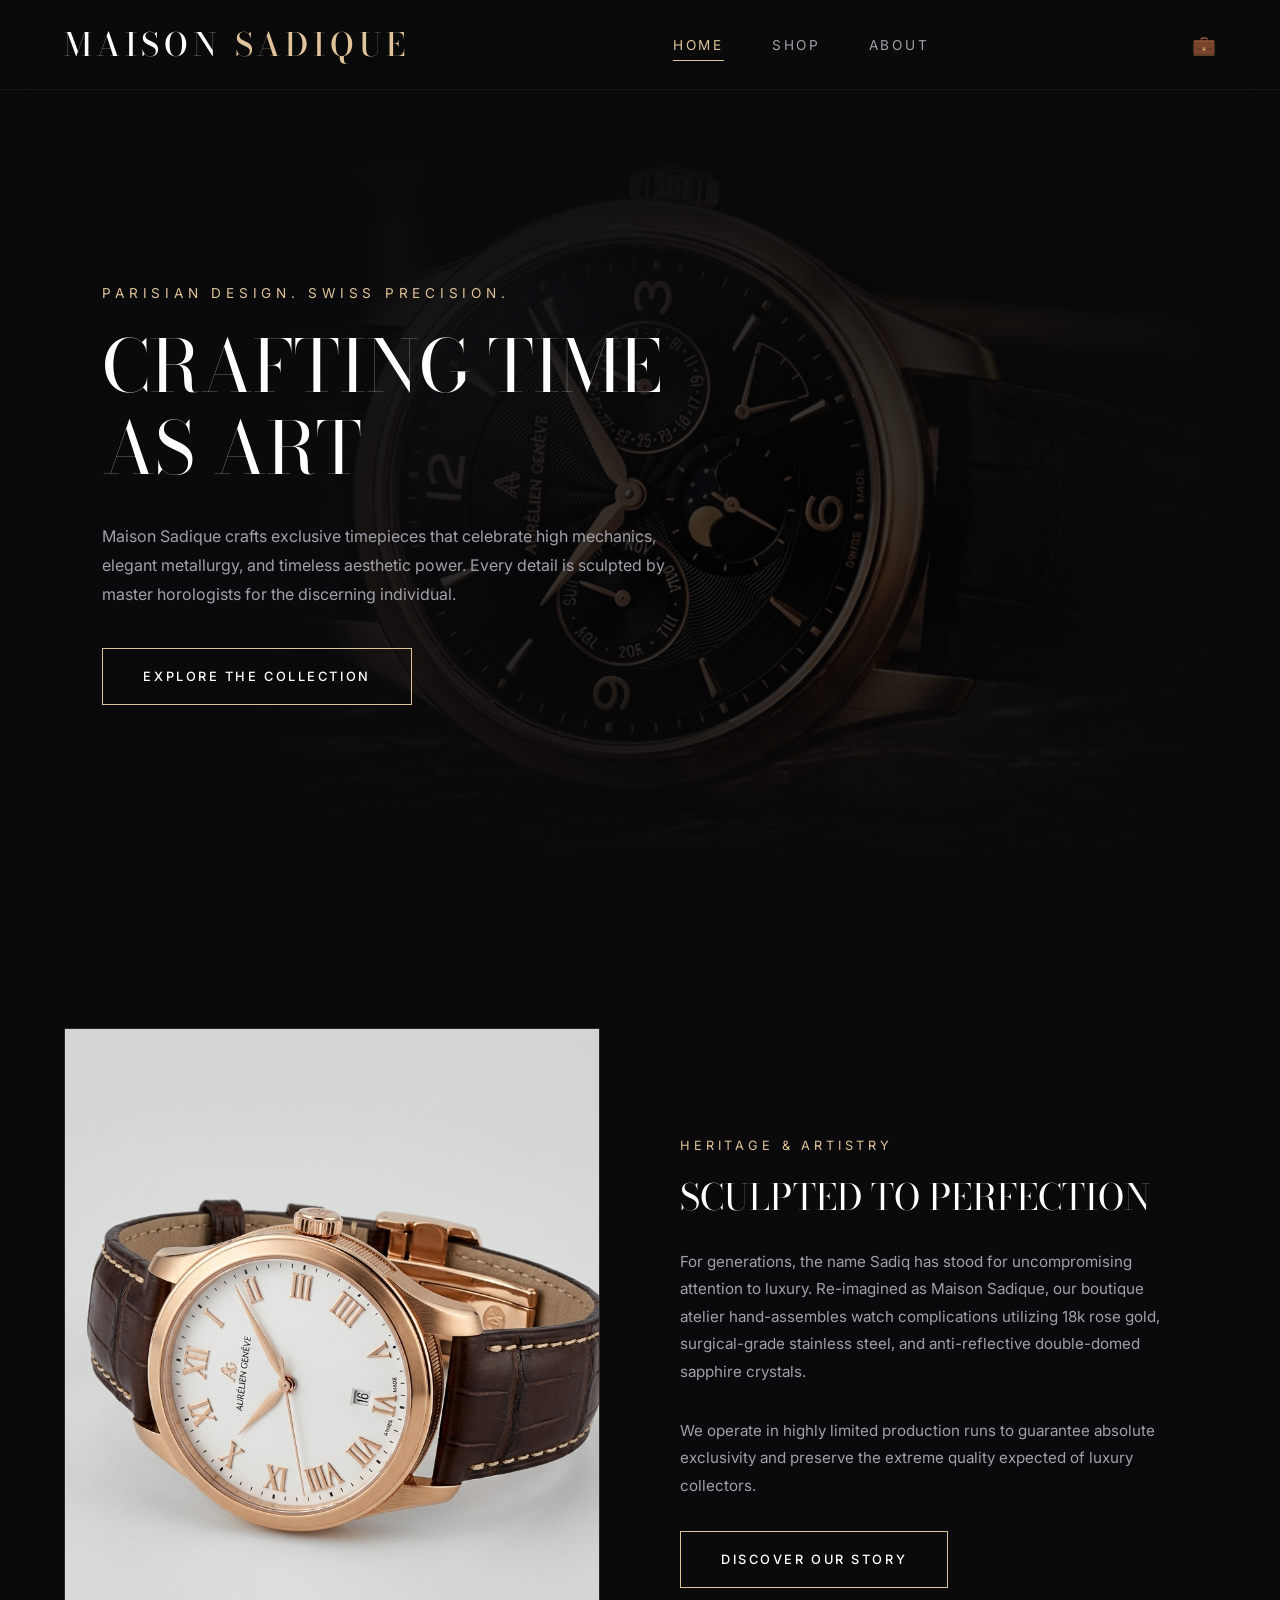
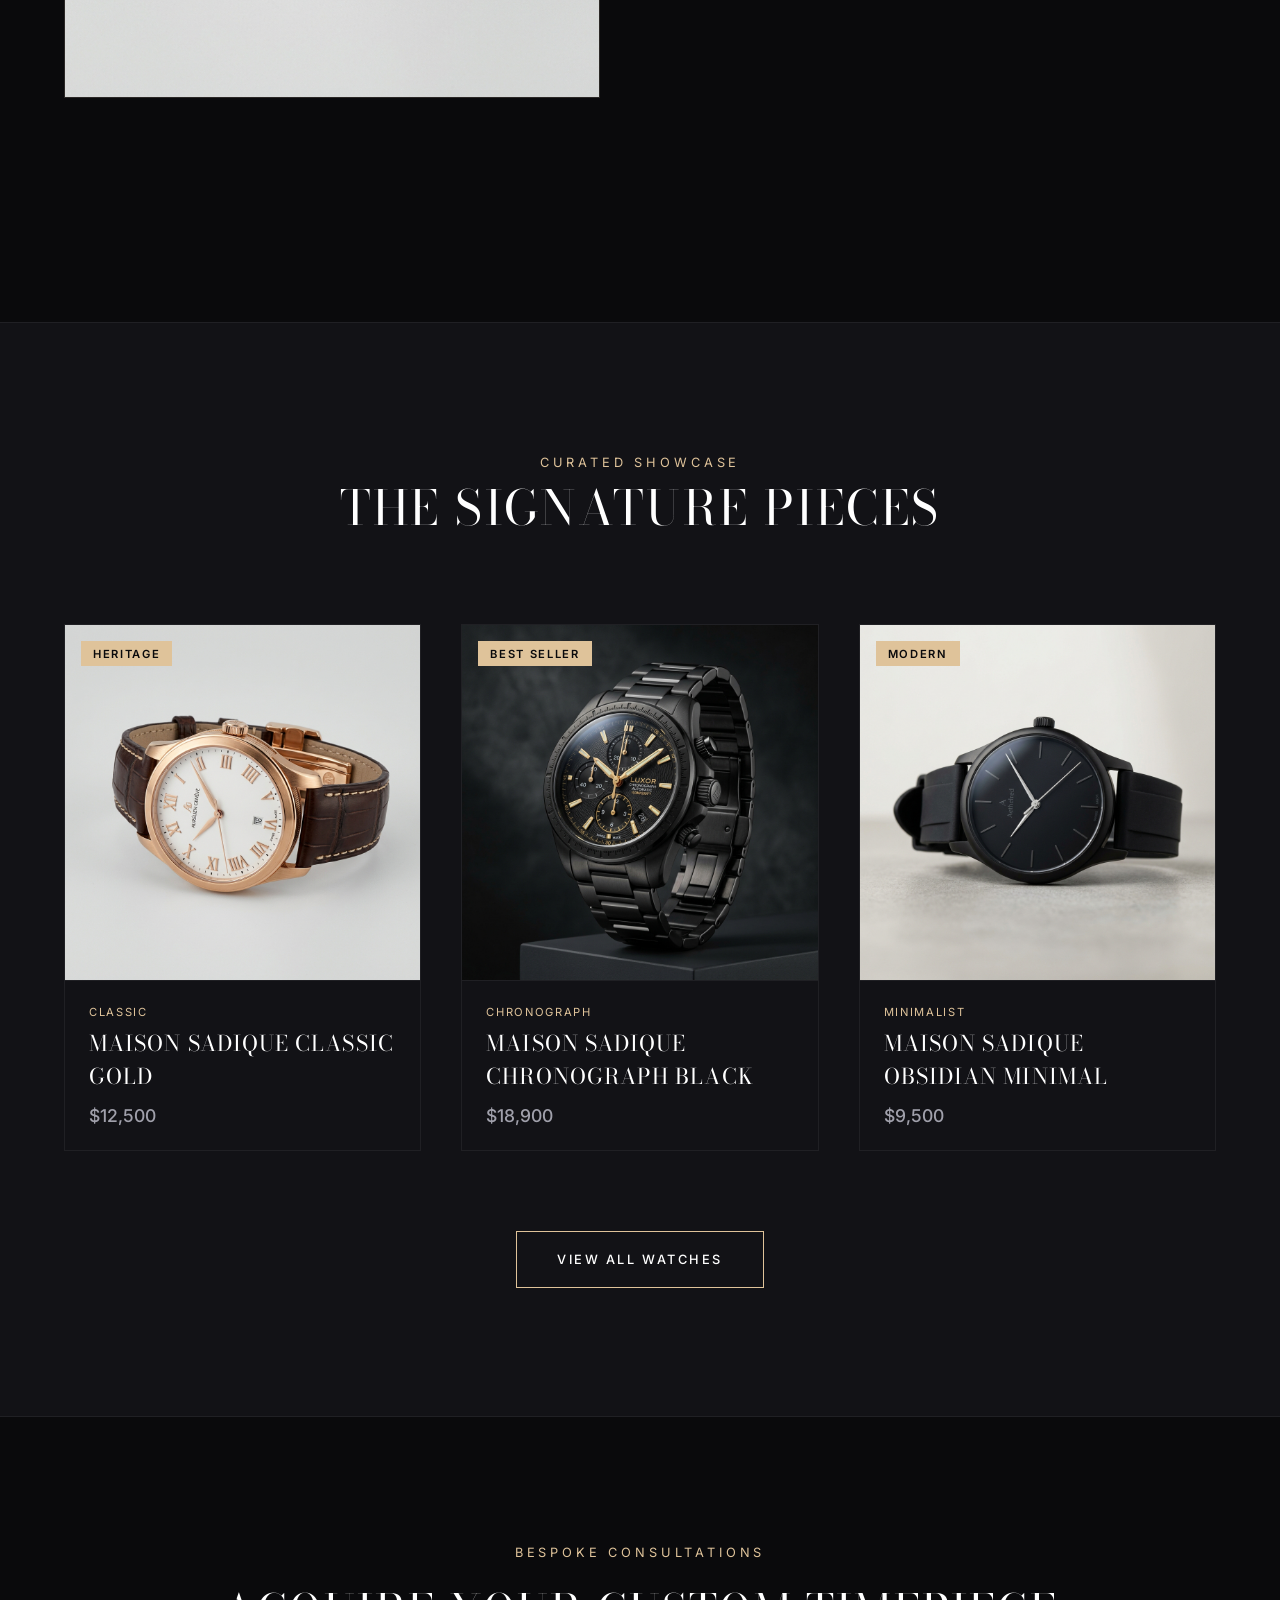
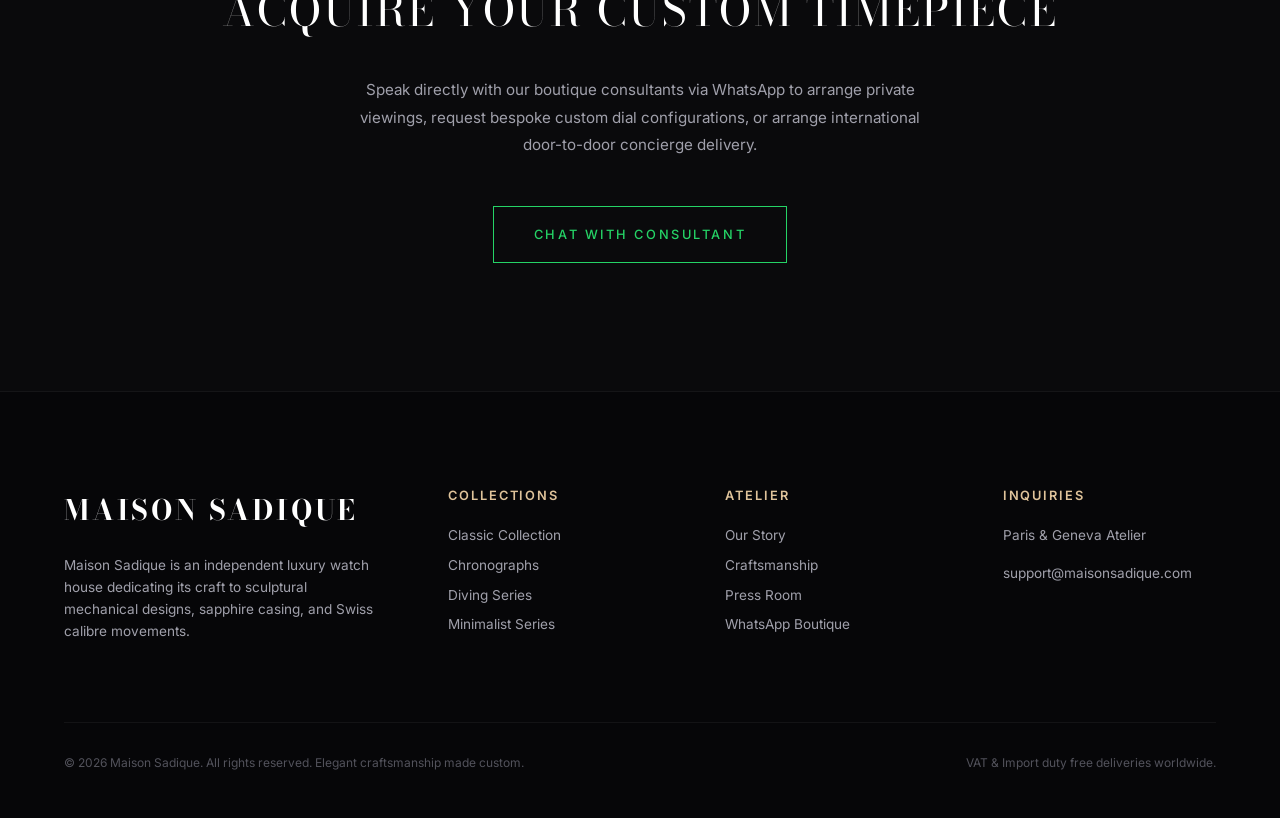
==== index.html @ cb0aa597 "first commit" ====
<!DOCTYPE html>
<html lang="en">
<head>
  <meta charset="UTF-8">
  <meta name="viewport" content="width=device-width, initial-scale=1.0">
  <meta name="description" content="Maison Sadique - Exquisite Swiss watchmaking and luxury timepieces. Explore our collections of hand-crafted chronographs and classic dress watches.">
  <title>Maison Sadique | Haute Horlogerie & Luxury Timepieces</title>
  <link rel="stylesheet" href="styles.css">
</head>
<body>

  <!-- Premium Header -->
  <header>
    <a href="index.html" class="logo">Maison <span>Sadique</span></a>
    <nav>
      <a href="index.html" class="active">Home</a>
      <a href="shop.html">Shop</a>
      <a href="about.html">About</a>
    </nav>
    <div class="nav-actions">
      <a href="cart.html" class="cart-icon" aria-label="View Shopping Cart">
        &#128188; <!-- Cart suitcase icon -->
        <span class="cart-badge" style="display: none;">0</span>
      </a>
    </div>
  </header>

  <main>
    <!-- Cinematic Hero Section -->
    <section class="hero">
      <div class="hero-background">
        <img src="assets/hero.png" alt="Maison Sadique luxury watch on dark marble slab">
      </div>
      <div class="hero-content">
        <span class="hero-tagline">Parisian Design. Swiss Precision.</span>
        <h1 class="hero-title">Crafting Time <br>As Art</h1>
        <p class="hero-description">
          Maison Sadique crafts exclusive timepieces that celebrate high mechanics, elegant metallurgy, and timeless aesthetic power. Every detail is sculpted by master horologists for the discerning individual.
        </p>
        <a href="shop.html" class="btn-premium">Explore The Collection</a>
      </div>
    </section>

    <!-- Heritage & Craftsmanship Split Section -->
    <section class="section">
      <div class="showcase-row">
        <div class="showcase-image">
          <img src="assets/classic-gold.png" alt="Maison Sadique Classic Gold close-up detail" loading="lazy">
        </div>
        <div class="showcase-content">
          <span class="section-subtitle">Heritage & Artistry</span>
          <h2 class="showcase-title">Sculpted to Perfection</h2>
          <p class="showcase-text">
            For generations, the name Sadiq has stood for uncompromising attention to luxury. Re-imagined as Maison Sadique, our boutique atelier hand-assembles watch complications utilizing 18k rose gold, surgical-grade stainless steel, and anti-reflective double-domed sapphire crystals. 
          </p>
          <p class="showcase-text">
            We operate in highly limited production runs to guarantee absolute exclusivity and preserve the extreme quality expected of luxury collectors.
          </p>
          <a href="about.html" class="btn-premium">Discover Our Story</a>
        </div>
      </div>
    </section>

    <!-- Dynamic Featured Collection Section -->
    <section class="section" style="background-color: var(--bg-secondary); border-top: 1px solid var(--border-color-muted); border-bottom: 1px solid var(--border-color-muted); max-width: 100%;">
      <div style="max-width: var(--max-width); margin: 0 auto;">
        <div class="section-header">
          <span class="section-subtitle">Curated Showcase</span>
          <h2 class="section-title">The Signature Pieces</h2>
        </div>
        
        <!-- Target container for app.js dynamic rendering -->
        <div class="products-grid" id="featured-products-grid">
          <!-- Featured items injected dynamically -->
        </div>
        
        <div style="text-align: center; margin-top: 5rem;">
          <a href="shop.html" class="btn-premium">View All Watches</a>
        </div>
      </div>
    </section>

    <!-- Final CTA Banner -->
    <section class="section" style="text-align: center;">
      <span class="section-subtitle" style="display: block; margin-bottom: 1rem;">Bespoke Consultations</span>
      <h2 class="section-title" style="margin-bottom: 2rem; font-family: var(--font-serif); font-size: 2.75rem;">Acquire Your Custom Timepiece</h2>
      <p style="color: var(--text-secondary); max-width: 600px; margin: 0 auto 3rem auto; line-height: 1.8; font-size: 0.95rem;">
        Speak directly with our boutique consultants via WhatsApp to arrange private viewings, request bespoke custom dial configurations, or arrange international door-to-door concierge delivery.
      </p>
      <a href="https://wa.me/447123456789?text=Hello%20Maison%20Sadique%2C%20I%20would%20like%20to%20inquire%20about%20arranging%20a%20private%20consultation%20for%20a%20watch%20order." target="_blank" class="btn-premium" style="border-color: #25d366; color: #25d366;">
        Chat With Consultant
      </a>
    </section>
  </main>

  <!-- Premium Footer -->
  <footer>
    <div class="footer-content">
      <div class="footer-info">
        <h3 class="footer-logo">Maison <span>Sadique</span></h3>
        <p class="footer-desc">
          Maison Sadique is an independent luxury watch house dedicating its craft to sculptural mechanical designs, sapphire casing, and Swiss calibre movements.
        </p>
      </div>
      <div class="footer-links-group">
        <h4 class="footer-links-title">Collections</h4>
        <div class="footer-links">
          <a href="shop.html">Classic Collection</a>
          <a href="shop.html">Chronographs</a>
          <a href="shop.html">Diving Series</a>
          <a href="shop.html">Minimalist Series</a>
        </div>
      </div>
      <div class="footer-links-group">
        <h4 class="footer-links-title">Atelier</h4>
        <div class="footer-links">
          <a href="about.html">Our Story</a>
          <a href="about.html">Craftsmanship</a>
          <a href="index.html">Press Room</a>
          <a href="https://wa.me/447123456789" target="_blank">WhatsApp Boutique</a>
        </div>
      </div>
      <div class="footer-links-group">
        <h4 class="footer-links-title">Inquiries</h4>
        <div class="footer-links">
          <span style="color: var(--text-secondary); display: block; margin-bottom: 0.5rem;">Paris & Geneva Atelier</span>
          <span style="color: var(--text-secondary); display: block;">support@maisonsadique.com</span>
        </div>
      </div>
    </div>
    
    <div class="footer-bottom">
      <p>&copy; 2026 Maison Sadique. All rights reserved. Elegant craftsmanship made custom.</p>
      <p>VAT & Import duty free deliveries worldwide.</p>
    </div>
  </footer>

  <script src="app.js"></script>
</body>
</html>
---- styles.css ----
@import url('https://fonts.googleapis.com/css2?family=Bodoni+Moda:ital,opsz,wght@0,6..96,400..900;1,6..96,400..900&family=Inter:wght@300;400;500;600;700&display=swap');

:root {
  /* Color System */
  --bg-primary: #0a0a0c;        /* Obsidian Black */
  --bg-secondary: #121216;      /* Dark Carbon */
  --bg-tertiary: #191921;       /* Deep Slate */
  
  --text-primary: #ffffff;      /* Pure White */
  --text-secondary: #a0a0ab;    /* Muted Zinc */
  --text-tertiary: #52525b;     /* Slate Grey */
  
  --accent-gold: #dfc39a;       /* Champagne/Rose Gold */
  --accent-gold-hover: #ebd5b7; /* Bright Champagne */
  --accent-gold-muted: rgba(223, 195, 154, 0.3);
  
  --border-color: rgba(223, 195, 154, 0.12);    /* Subtle Gold Border */
  --border-color-muted: rgba(255, 255, 255, 0.06); /* Very Muted Border */
  --shadow-premium: 0 20px 40px rgba(0, 0, 0, 0.6);
  
  /* Typography */
  --font-serif: 'Bodoni Moda', serif;
  --font-sans: 'Inter', sans-serif;
  
  /* Layout & Spacing */
  --max-width: 1400px;
  --header-height: 90px;
  
  /* Transitions */
  --transition-smooth: all 0.5s cubic-bezier(0.16, 1, 0.3, 1);
  --transition-fast: all 0.2s cubic-bezier(0.4, 0, 0.2, 1);
}

/* Base Resets */
*, *::before, *::after {
  box-sizing: border-box;
  margin: 0;
  padding: 0;
}

html {
  scroll-behavior: smooth;
  background-color: var(--bg-primary);
  color: var(--text-primary);
  font-family: var(--font-sans);
  -webkit-font-smoothing: antialiased;
  -moz-osx-font-smoothing: grayscale;
}

body {
  min-height: 100vh;
  display: flex;
  flex-direction: column;
  overflow-x: hidden;
}

/* Custom Scrollbar */
::-webkit-scrollbar {
  width: 6px;
  height: 6px;
}
::-webkit-scrollbar-track {
  background: var(--bg-primary);
}
::-webkit-scrollbar-thumb {
  background: var(--bg-tertiary);
  border-radius: 3px;
}
::-webkit-scrollbar-thumb:hover {
  background: var(--accent-gold);
}

/* Text Selection */
::selection {
  background: var(--accent-gold);
  color: var(--bg-primary);
}

/* Link Resets */
a {
  color: inherit;
  text-decoration: none;
  transition: var(--transition-fast);
}

button {
  background: none;
  border: none;
  cursor: pointer;
  font-family: inherit;
  color: inherit;
}

/* View Transitions Setup */
@view-transition {
  navigation: auto;
}

/* Header & Nav */
header {
  position: fixed;
  top: 0;
  left: 0;
  width: 100%;
  height: var(--header-height);
  z-index: 100;
  display: flex;
  align-items: center;
  justify-content: space-between;
  padding: 0 4rem;
  background: rgba(10, 10, 12, 0.7);
  backdrop-filter: blur(20px);
  -webkit-backdrop-filter: blur(20px);
  border-bottom: 1px solid var(--border-color-muted);
  transition: var(--transition-smooth);
  view-transition-name: main-header;
}

header.shrink {
  height: 70px;
  background: rgba(10, 10, 12, 0.9);
}

.logo {
  font-family: var(--font-serif);
  font-size: 2rem;
  font-weight: 500;
  letter-spacing: 0.15em;
  color: var(--text-primary);
  text-transform: uppercase;
  view-transition-name: brand-logo;
}

.logo span {
  color: var(--accent-gold);
}

nav {
  display: flex;
  gap: 3rem;
  align-items: center;
  view-transition-name: main-nav;
}

nav a {
  font-size: 0.85rem;
  text-transform: uppercase;
  letter-spacing: 0.2em;
  font-weight: 400;
  color: var(--text-secondary);
  position: relative;
  padding: 0.5rem 0;
}

nav a:hover, nav a.active {
  color: var(--accent-gold);
}

nav a::after {
  content: '';
  position: absolute;
  bottom: 0;
  left: 0;
  width: 0;
  height: 1px;
  background: var(--accent-gold);
  transition: var(--transition-smooth);
}

nav a:hover::after, nav a.active::after {
  width: 100%;
}

.nav-actions {
  display: flex;
  align-items: center;
  gap: 2rem;
  view-transition-name: nav-actions;
}

.cart-icon {
  position: relative;
  display: flex;
  align-items: center;
  justify-content: center;
  font-size: 1.2rem;
  color: var(--text-primary);
  transition: var(--transition-fast);
}

.cart-icon:hover {
  color: var(--accent-gold);
}

.cart-badge {
  position: absolute;
  top: -8px;
  right: -10px;
  background: var(--accent-gold);
  color: var(--bg-primary);
  font-size: 0.65rem;
  font-weight: 700;
  width: 16px;
  height: 16px;
  border-radius: 50%;
  display: flex;
  align-items: center;
  justify-content: center;
  animation: pop 0.3s cubic-bezier(0.175, 0.885, 0.32, 1.275);
}

@keyframes pop {
  0% { transform: scale(0.5); opacity: 0; }
  100% { transform: scale(1); opacity: 1; }
}

/* Layout Wrapper */
main {
  flex: 1;
  padding-top: var(--header-height);
}

/* Hero Section */
.hero {
  position: relative;
  height: calc(100vh - var(--header-height));
  display: flex;
  align-items: center;
  justify-content: flex-start;
  padding: 0 8%;
  overflow: hidden;
  background-color: #030304;
}

.hero-background {
  position: absolute;
  top: 0;
  left: 0;
  width: 100%;
  height: 100%;
  z-index: 1;
}

.hero-background img {
  width: 100%;
  height: 100%;
  object-fit: cover;
  opacity: 0.55;
  filter: brightness(0.65) contrast(1.1);
  transform: scale(1.05);
  animation: slowZoom 20s infinite alternate;
}

@keyframes slowZoom {
  0% { transform: scale(1); }
  100% { transform: scale(1.08); }
}

.hero-background::after {
  content: '';
  position: absolute;
  top: 0;
  left: 0;
  width: 100%;
  height: 100%;
  background: linear-gradient(90deg, var(--bg-primary) 20%, transparent 60%, var(--bg-primary) 95%),
              linear-gradient(0deg, var(--bg-primary) 5%, transparent 40%, var(--bg-primary) 95%);
  z-index: 2;
}

.hero-content {
  position: relative;
  z-index: 3;
  max-width: 600px;
  display: flex;
  flex-direction: column;
  align-items: flex-start;
}

.hero-tagline {
  font-size: 0.85rem;
  letter-spacing: 0.35em;
  text-transform: uppercase;
  color: var(--accent-gold);
  margin-bottom: 1.5rem;
  opacity: 0;
  transform: translateY(20px);
  animation: fadeInUp 1s forwards 0.2s;
}

.hero-title {
  font-family: var(--font-serif);
  font-size: 4.5rem;
  font-weight: 300;
  line-height: 1.15;
  margin-bottom: 2rem;
  text-transform: uppercase;
  opacity: 0;
  transform: translateY(20px);
  animation: fadeInUp 1s forwards 0.5s;
}

.hero-description {
  font-size: 1rem;
  color: var(--text-secondary);
  line-height: 1.8;
  margin-bottom: 2.5rem;
  opacity: 0;
  transform: translateY(20px);
  animation: fadeInUp 1s forwards 0.8s;
}

.btn-premium {
  display: inline-flex;
  align-items: center;
  justify-content: center;
  padding: 1.25rem 2.5rem;
  border: 1px solid var(--accent-gold);
  color: var(--text-primary);
  font-size: 0.8rem;
  text-transform: uppercase;
  letter-spacing: 0.2em;
  font-weight: 500;
  overflow: hidden;
  position: relative;
  z-index: 1;
  transition: var(--transition-smooth);
  opacity: 0;
  transform: translateY(20px);
  animation: fadeInUp 1s forwards 1.1s;
}

.btn-premium::before {
  content: '';
  position: absolute;
  top: 0;
  left: 0;
  width: 0;
  height: 100%;
  background: var(--accent-gold);
  z-index: -1;
  transition: var(--transition-smooth);
}

.btn-premium:hover {
  color: var(--bg-primary);
  border-color: var(--accent-gold);
}

.btn-premium:hover::before {
  width: 100%;
}

@keyframes fadeInUp {
  to {
    opacity: 1;
    transform: translateY(0);
  }
}

/* Feature Sections / Grid layout */
.section {
  padding: 8rem 4rem;
  max-width: var(--max-width);
  margin: 0 auto;
}

.section-header {
  text-align: center;
  margin-bottom: 5rem;
}

.section-subtitle {
  font-size: 0.8rem;
  text-transform: uppercase;
  letter-spacing: 0.3em;
  color: var(--accent-gold);
  margin-bottom: 1rem;
}

.section-title {
  font-family: var(--font-serif);
  font-size: 3rem;
  font-weight: 350;
  text-transform: uppercase;
  letter-spacing: 0.05em;
}

/* Split Showcase Row */
.showcase-row {
  display: grid;
  grid-template-columns: 1fr 1fr;
  gap: 5rem;
  align-items: center;
  margin-bottom: 6rem;
}

.showcase-image {
  position: relative;
  border: 1px solid var(--border-color);
  overflow: hidden;
  aspect-ratio: 4/5;
  background: var(--bg-secondary);
}

.showcase-image img {
  width: 100%;
  height: 100%;
  object-fit: cover;
  transition: var(--transition-smooth);
}

.showcase-image:hover img {
  transform: scale(1.05);
}

.showcase-content {
  display: flex;
  flex-direction: column;
  align-items: flex-start;
  padding-right: 2rem;
}

.showcase-title {
  font-family: var(--font-serif);
  font-size: 2.25rem;
  font-weight: 400;
  margin-bottom: 1.5rem;
  text-transform: uppercase;
}

.showcase-text {
  font-size: 0.95rem;
  color: var(--text-secondary);
  line-height: 1.8;
  margin-bottom: 2rem;
}

/* Featured Products Slider / Grid */
.products-grid {
  display: grid;
  grid-template-columns: repeat(auto-fill, minmax(280px, 1fr));
  gap: 2.5rem;
}

.product-card {
  background: var(--bg-secondary);
  border: 1px solid var(--border-color-muted);
  overflow: hidden;
  display: flex;
  flex-direction: column;
  transition: var(--transition-smooth);
  position: relative;
  view-transition-name: inherit; /* Dynamic value injected or fallback */
}

.product-card:hover {
  border-color: var(--accent-gold);
  transform: translateY(-8px);
  box-shadow: var(--shadow-premium);
}

.product-image-container {
  width: 100%;
  aspect-ratio: 1;
  overflow: hidden;
  background: #15151b;
  position: relative;
}

.product-image-container img {
  width: 100%;
  height: 100%;
  object-fit: cover;
  transition: var(--transition-smooth);
}

.product-card:hover .product-image-container img {
  transform: scale(1.04);
}

.product-badge {
  position: absolute;
  top: 1rem;
  left: 1rem;
  background: var(--accent-gold);
  color: var(--bg-primary);
  font-size: 0.7rem;
  text-transform: uppercase;
  letter-spacing: 0.15em;
  font-weight: 600;
  padding: 0.35rem 0.75rem;
}

.product-quick-add {
  position: absolute;
  bottom: 0;
  left: 0;
  width: 100%;
  background: rgba(10, 10, 12, 0.9);
  backdrop-filter: blur(8px);
  border-top: 1px solid var(--border-color);
  padding: 1rem;
  display: flex;
  justify-content: center;
  transform: translateY(100%);
  transition: var(--transition-smooth);
}

.product-card:hover .product-quick-add {
  transform: translateY(0);
}

.btn-quick {
  font-size: 0.75rem;
  text-transform: uppercase;
  letter-spacing: 0.15em;
  color: var(--accent-gold);
  font-weight: 600;
}

.btn-quick:hover {
  color: var(--text-primary);
}

.product-info {
  padding: 1.5rem;
  display: flex;
  flex-direction: column;
  flex: 1;
  border-top: 1px solid var(--border-color-muted);
}

.product-category {
  font-size: 0.7rem;
  text-transform: uppercase;
  letter-spacing: 0.15em;
  color: var(--accent-gold);
  margin-bottom: 0.5rem;
}

.product-name {
  font-family: var(--font-serif);
  font-size: 1.35rem;
  font-weight: 400;
  margin-bottom: 0.75rem;
  text-transform: uppercase;
  color: var(--text-primary);
  letter-spacing: 0.05em;
}

.product-price {
  font-size: 1.1rem;
  font-weight: 500;
  color: var(--text-secondary);
}

/* Shop Layout with Sidebar */
.shop-container {
  display: grid;
  grid-template-columns: 260px 1fr;
  gap: 3.5rem;
  padding: 4rem;
  max-width: var(--max-width);
  margin: 0 auto;
}

.filters-sidebar {
  display: flex;
  flex-direction: column;
  gap: 2.5rem;
}

.filter-group {
  border-bottom: 1px solid var(--border-color-muted);
  padding-bottom: 2rem;
}

.filter-title {
  font-size: 0.8rem;
  text-transform: uppercase;
  letter-spacing: 0.15em;
  color: var(--accent-gold);
  margin-bottom: 1.25rem;
  font-weight: 600;
}

.filter-options {
  display: flex;
  flex-direction: column;
  gap: 0.85rem;
}

.filter-checkbox {
  display: flex;
  align-items: center;
  gap: 0.75rem;
  cursor: pointer;
  font-size: 0.85rem;
  color: var(--text-secondary);
  transition: var(--transition-fast);
}

.filter-checkbox:hover {
  color: var(--text-primary);
}

.filter-checkbox input[type="checkbox"] {
  appearance: none;
  width: 16px;
  height: 16px;
  border: 1px solid var(--text-tertiary);
  background: var(--bg-secondary);
  cursor: pointer;
  position: relative;
  transition: var(--transition-fast);
}

.filter-checkbox input[type="checkbox"]:checked {
  background: var(--accent-gold);
  border-color: var(--accent-gold);
}

.filter-checkbox input[type="checkbox"]:checked::after {
  content: '\2713';
  position: absolute;
  top: 50%;
  left: 50%;
  transform: translate(-50%, -50%);
  color: var(--bg-primary);
  font-size: 10px;
  font-weight: bold;
}

.shop-controls {
  display: flex;
  justify-content: space-between;
  align-items: center;
  margin-bottom: 2.5rem;
}

.results-count {
  font-size: 0.85rem;
  color: var(--text-secondary);
}

.sort-select {
  background: var(--bg-secondary);
  border: 1px solid var(--border-color-muted);
  color: var(--text-primary);
  padding: 0.75rem 1.5rem;
  font-size: 0.8rem;
  text-transform: uppercase;
  letter-spacing: 0.1em;
  cursor: pointer;
}

.sort-select:focus {
  outline: none;
  border-color: var(--accent-gold);
}

/* Product Detail Page (PDP) */
.product-detail-container {
  display: grid;
  grid-template-columns: 1.1fr 0.9fr;
  gap: 5rem;
  padding: 5rem 4rem;
  max-width: var(--max-width);
  margin: 0 auto;
}

.product-gallery {
  display: flex;
  flex-direction: column;
  gap: 1.5rem;
}

.product-main-image {
  background: var(--bg-secondary);
  border: 1px solid var(--border-color);
  aspect-ratio: 1;
  overflow: hidden;
  display: flex;
  align-items: center;
  justify-content: center;
}

.product-main-image img {
  width: 100%;
  height: 100%;
  object-fit: cover;
  transition: var(--transition-smooth);
}

.product-main-image:hover img {
  transform: scale(1.08);
}

.product-thumbnails {
  display: grid;
  grid-template-columns: repeat(4, 1fr);
  gap: 1rem;
}

.thumbnail-btn {
  background: var(--bg-secondary);
  border: 1px solid var(--border-color-muted);
  aspect-ratio: 1;
  overflow: hidden;
  opacity: 0.6;
  transition: var(--transition-fast);
}

.thumbnail-btn.active, .thumbnail-btn:hover {
  opacity: 1;
  border-color: var(--accent-gold);
}

.thumbnail-btn img {
  width: 100%;
  height: 100%;
  object-fit: cover;
}

.product-meta-panel {
  display: flex;
  flex-direction: column;
  align-items: flex-start;
  padding-top: 1rem;
}

.product-detail-name {
  font-family: var(--font-serif);
  font-size: 3.5rem;
  font-weight: 300;
  text-transform: uppercase;
  margin-bottom: 1rem;
  line-height: 1.15;
}

.product-detail-price {
  font-size: 1.8rem;
  color: var(--accent-gold);
  margin-bottom: 2rem;
  font-weight: 500;
}

.product-detail-description {
  font-size: 0.95rem;
  color: var(--text-secondary);
  line-height: 1.8;
  margin-bottom: 2.5rem;
}

.action-row {
  width: 100%;
  display: flex;
  gap: 1.5rem;
  margin-bottom: 3.5rem;
}

.qty-selector {
  display: flex;
  align-items: center;
  border: 1px solid var(--border-color-muted);
  background: var(--bg-secondary);
  height: 54px;
}

.qty-btn {
  width: 50px;
  height: 100%;
  font-size: 1rem;
  transition: var(--transition-fast);
}

.qty-btn:hover {
  color: var(--accent-gold);
  background: var(--bg-tertiary);
}

.qty-input {
  width: 50px;
  height: 100%;
  background: none;
  border: none;
  color: var(--text-primary);
  text-align: center;
  font-size: 0.95rem;
  font-weight: 600;
  pointer-events: none;
}

.btn-add-cart {
  flex: 1;
  height: 54px;
  background: var(--accent-gold);
  color: var(--bg-primary);
  font-size: 0.85rem;
  text-transform: uppercase;
  letter-spacing: 0.2em;
  font-weight: 600;
  transition: var(--transition-smooth);
}

.btn-add-cart:hover {
  background: var(--accent-gold-hover);
}

.btn-whatsapp-inquire {
  display: inline-flex;
  align-items: center;
  justify-content: center;
  gap: 0.75rem;
  width: 100%;
  height: 54px;
  border: 1px solid rgba(37, 211, 102, 0.4);
  color: #25d366;
  font-size: 0.85rem;
  text-transform: uppercase;
  letter-spacing: 0.15em;
  font-weight: 600;
  transition: var(--transition-smooth);
  margin-bottom: 3rem;
}

.btn-whatsapp-inquire:hover {
  background: rgba(37, 211, 102, 0.08);
  border-color: #25d366;
}

/* Accordion specs */
.specs-accordion {
  width: 100%;
  border-top: 1px solid var(--border-color-muted);
}

.accordion-item {
  border-bottom: 1px solid var(--border-color-muted);
}

.accordion-header {
  width: 100%;
  display: flex;
  justify-content: space-between;
  align-items: center;
  padding: 1.25rem 0;
  font-size: 0.8rem;
  text-transform: uppercase;
  letter-spacing: 0.15em;
  color: var(--text-primary);
  font-weight: 600;
  transition: var(--transition-fast);
}

.accordion-header:hover {
  color: var(--accent-gold);
}

.accordion-icon {
  font-size: 1rem;
  transition: var(--transition-smooth);
}

.accordion-item.active .accordion-icon {
  transform: rotate(45deg);
}

.accordion-content {
  max-height: 0;
  overflow: hidden;
  transition: max-height 0.4s ease-out;
}

.accordion-item.active .accordion-content {
  max-height: 500px;
}

.specs-list {
  padding-bottom: 1.5rem;
  display: flex;
  flex-direction: column;
  gap: 0.85rem;
}

.spec-row {
  display: flex;
  justify-content: space-between;
  font-size: 0.85rem;
  border-bottom: 1px solid rgba(255, 255, 255, 0.03);
  padding-bottom: 0.5rem;
}

.spec-label {
  color: var(--text-secondary);
}

.spec-value {
  color: var(--text-primary);
  font-weight: 500;
}

/* Cart & Checkout Page (Cart.html) */
.cart-page-container {
  display: grid;
  grid-template-columns: 1.2fr 0.8fr;
  gap: 5rem;
  padding: 5rem 4rem;
  max-width: var(--max-width);
  margin: 0 auto;
}

.cart-items-panel {
  display: flex;
  flex-direction: column;
  gap: 2rem;
}

.cart-item-row {
  display: grid;
  grid-template-columns: 100px 1fr auto;
  gap: 2rem;
  align-items: center;
  border-bottom: 1px solid var(--border-color-muted);
  padding-bottom: 2rem;
}

.cart-item-img {
  background: var(--bg-secondary);
  border: 1px solid var(--border-color-muted);
  aspect-ratio: 1;
  overflow: hidden;
}

.cart-item-img img {
  width: 100%;
  height: 100%;
  object-fit: cover;
}

.cart-item-details {
  display: flex;
  flex-direction: column;
  gap: 0.5rem;
}

.cart-item-name {
  font-family: var(--font-serif);
  font-size: 1.25rem;
  text-transform: uppercase;
  color: var(--text-primary);
}

.cart-item-meta {
  font-size: 0.75rem;
  color: var(--accent-gold);
  text-transform: uppercase;
  letter-spacing: 0.1em;
}

.cart-item-price {
  font-size: 1rem;
  color: var(--text-secondary);
  font-weight: 500;
}

.cart-item-actions {
  display: flex;
  flex-direction: column;
  align-items: flex-end;
  gap: 1.25rem;
}

.cart-qty {
  display: flex;
  align-items: center;
  border: 1px solid var(--border-color-muted);
  height: 36px;
}

.cart-qty-btn {
  width: 30px;
  height: 100%;
  font-size: 0.85rem;
}

.cart-qty-input {
  width: 30px;
  text-align: center;
  background: none;
  border: none;
  font-size: 0.85rem;
  font-weight: 600;
}

.btn-remove {
  font-size: 0.7rem;
  text-transform: uppercase;
  letter-spacing: 0.15em;
  color: var(--text-tertiary);
  transition: var(--transition-fast);
}

.btn-remove:hover {
  color: #ef4444;
}

.checkout-summary-panel {
  background: var(--bg-secondary);
  border: 1px solid var(--border-color);
  padding: 3rem;
  display: flex;
  flex-direction: column;
  position: sticky;
  top: calc(var(--header-height) + 2rem);
}

.summary-title {
  font-family: var(--font-serif);
  font-size: 1.75rem;
  text-transform: uppercase;
  border-bottom: 1px solid var(--border-color-muted);
  padding-bottom: 1.5rem;
  margin-bottom: 2rem;
}

.summary-row {
  display: flex;
  justify-content: space-between;
  margin-bottom: 1.25rem;
  font-size: 0.95rem;
  color: var(--text-secondary);
}

.summary-row.total {
  border-top: 1px solid var(--border-color-muted);
  padding-top: 1.5rem;
  margin-top: 1.5rem;
  font-size: 1.35rem;
  color: var(--text-primary);
  font-weight: 600;
}

.summary-row.total .total-price {
  color: var(--accent-gold);
}

/* Shipping form */
.shipping-form {
  display: flex;
  flex-direction: column;
  gap: 1.25rem;
  margin: 2rem 0;
}

.form-group {
  display: flex;
  flex-direction: column;
  gap: 0.5rem;
}

.form-label {
  font-size: 0.7rem;
  text-transform: uppercase;
  letter-spacing: 0.1em;
  color: var(--text-secondary);
}

.form-input {
  background: var(--bg-primary);
  border: 1px solid var(--border-color-muted);
  color: var(--text-primary);
  padding: 0.85rem 1rem;
  font-size: 0.85rem;
  font-family: inherit;
  transition: var(--transition-fast);
}

.form-input:focus {
  outline: none;
  border-color: var(--accent-gold);
}

.btn-checkout {
  width: 100%;
  height: 54px;
  background: var(--accent-gold);
  color: var(--bg-primary);
  font-size: 0.85rem;
  text-transform: uppercase;
  letter-spacing: 0.2em;
  font-weight: 600;
  display: flex;
  align-items: center;
  justify-content: center;
  gap: 0.75rem;
  transition: var(--transition-smooth);
}

.btn-checkout:hover {
  background: var(--accent-gold-hover);
  box-shadow: 0 10px 20px rgba(0, 0, 0, 0.4);
}

/* Empty Cart View */
.cart-empty-view {
  display: flex;
  flex-direction: column;
  align-items: center;
  justify-content: center;
  padding: 8rem 2rem;
  text-align: center;
}

.cart-empty-title {
  font-family: var(--font-serif);
  font-size: 2.5rem;
  text-transform: uppercase;
  margin-bottom: 1.5rem;
}

.cart-empty-text {
  color: var(--text-secondary);
  margin-bottom: 3rem;
  max-width: 400px;
  line-height: 1.6;
}

/* About / Heritage Page */
.about-hero {
  position: relative;
  height: 60vh;
  display: flex;
  align-items: center;
  justify-content: center;
  overflow: hidden;
}

.about-hero img {
  position: absolute;
  top: 0;
  left: 0;
  width: 100%;
  height: 100%;
  object-fit: cover;
  opacity: 0.45;
  filter: grayscale(1) brightness(0.5);
}

.about-hero::after {
  content: '';
  position: absolute;
  top: 0;
  left: 0;
  width: 100%;
  height: 100%;
  background: linear-gradient(180deg, transparent, var(--bg-primary));
}

.about-hero-content {
  position: relative;
  z-index: 2;
  text-align: center;
}

.editorial-section {
  max-width: 800px;
  margin: 0 auto;
  padding: 8rem 2rem;
}

.editorial-para {
  font-family: var(--font-serif);
  font-size: 1.65rem;
  line-height: 1.9;
  color: var(--text-secondary);
  font-style: italic;
  text-align: center;
  margin-bottom: 4rem;
}

.editorial-para::before, .editorial-para::after {
  content: '"';
  color: var(--accent-gold);
  font-size: 2.5rem;
}

.editorial-body {
  font-size: 1rem;
  line-height: 2;
  color: var(--text-secondary);
  display: flex;
  flex-direction: column;
  gap: 2rem;
}

.editorial-body p {
  text-align: justify;
}

/* Footer */
footer {
  background: #060608;
  border-top: 1px solid var(--border-color-muted);
  padding: 6rem 4rem 3rem 4rem;
  margin-top: auto;
}

.footer-content {
  max-width: var(--max-width);
  margin: 0 auto;
  display: grid;
  grid-template-columns: 1.5fr repeat(3, 1fr);
  gap: 4rem;
  margin-bottom: 5rem;
}

.footer-info {
  display: flex;
  flex-direction: column;
  align-items: flex-start;
  gap: 1.5rem;
}

.footer-logo {
  font-family: var(--font-serif);
  font-size: 1.75rem;
  text-transform: uppercase;
  letter-spacing: 0.1em;
}

.footer-desc {
  font-size: 0.85rem;
  color: var(--text-secondary);
  line-height: 1.6;
}

.footer-links-group {
  display: flex;
  flex-direction: column;
  gap: 1.5rem;
}

.footer-links-title {
  font-size: 0.8rem;
  text-transform: uppercase;
  letter-spacing: 0.15em;
  color: var(--accent-gold);
  font-weight: 600;
}

.footer-links {
  display: flex;
  flex-direction: column;
  gap: 0.85rem;
  font-size: 0.85rem;
  color: var(--text-secondary);
}

.footer-links a:hover {
  color: var(--accent-gold);
}

.footer-bottom {
  max-width: var(--max-width);
  margin: 0 auto;
  border-top: 1px solid rgba(255, 255, 255, 0.05);
  padding-top: 2rem;
  display: flex;
  justify-content: space-between;
  align-items: center;
  font-size: 0.75rem;
  color: var(--text-tertiary);
}

/* Responsive adjustments */
@media (max-width: 1024px) {
  header {
    padding: 0 2rem;
  }
  .hero {
    padding: 0 4%;
  }
  .hero-title {
    font-size: 3.5rem;
  }
  .section {
    padding: 6rem 2rem;
  }
  .showcase-row {
    grid-template-columns: 1fr;
    gap: 3rem;
  }
  .shop-container {
    grid-template-columns: 1fr;
    padding: 2rem;
  }
  .product-detail-container {
    grid-template-columns: 1fr;
    gap: 3.5rem;
    padding: 2rem;
  }
  .cart-page-container {
    grid-template-columns: 1fr;
    gap: 3.5rem;
    padding: 2rem;
  }
  .footer-content {
    grid-template-columns: 1fr 1fr;
    gap: 3rem;
  }
}

/* Mobile Menu Toggle Button */
.mobile-menu-toggle {
  display: none;
  flex-direction: column;
  justify-content: space-between;
  width: 22px;
  height: 15px;
  background: transparent;
  border: none;
  cursor: pointer;
  z-index: 101;
}

.mobile-menu-toggle .bar {
  width: 100%;
  height: 2px;
  background-color: var(--text-primary);
  transition: var(--transition-fast);
}

/* Hamburger Animations */
.mobile-menu-toggle.active .bar:nth-child(1) {
  transform: translateY(6.5px) rotate(45deg);
  background-color: var(--accent-gold);
}
.mobile-menu-toggle.active .bar:nth-child(2) {
  opacity: 0;
}
.mobile-menu-toggle.active .bar:nth-child(3) {
  transform: translateY(-6.5px) rotate(-45deg);
  background-color: var(--accent-gold);
}

/* Mobile Menu Overlay */
.mobile-menu-overlay {
  position: fixed;
  top: 0;
  left: 0;
  width: 100%;
  height: 100vh;
  background: rgba(10, 10, 12, 0.98);
  backdrop-filter: blur(25px);
  -webkit-backdrop-filter: blur(25px);
  z-index: 99;
  display: flex;
  align-items: center;
  justify-content: center;
  opacity: 0;
  visibility: hidden;
  transition: var(--transition-smooth);
}

.mobile-menu-overlay.active {
  opacity: 1;
  visibility: visible;
}

.mobile-menu-content {
  display: flex;
  flex-direction: column;
  align-items: center;
  gap: 2.5rem;
}

.mobile-menu-content a {
  font-family: var(--font-serif);
  font-size: 2.25rem;
  letter-spacing: 0.1em;
  text-transform: uppercase;
  color: var(--text-secondary);
  transition: var(--transition-fast);
}

.mobile-menu-content a:hover, .mobile-menu-content a.active {
  color: var(--accent-gold);
}

/* Body lock when mobile menu is active */
body.no-scroll {
  overflow: hidden;
}

/* Collapsible Mobile Filters Button */
.btn-toggle-filters {
  display: none;
  align-items: center;
  gap: 0.5rem;
  padding: 0.75rem 1.5rem;
  background: var(--bg-secondary);
  border: 1px solid var(--border-color);
  color: var(--accent-gold);
  font-size: 0.8rem;
  text-transform: uppercase;
  letter-spacing: 0.1em;
  font-weight: 500;
  cursor: pointer;
  transition: var(--transition-fast);
}

.btn-toggle-filters:hover, .btn-toggle-filters.active {
  background: var(--accent-gold);
  color: var(--bg-primary);
}

@media (max-width: 768px) {
  header {
    padding: 0 1.5rem;
  }
  
  nav {
    display: none;
  }
  
  .mobile-menu-toggle {
    display: flex;
  }
  
  /* Hero Section Mobile */
  .hero {
    padding: 0 1.5rem;
    justify-content: center;
  }
  
  .hero-content {
    align-items: center;
    text-align: center;
  }
  
  .hero-title {
    font-size: 2.5rem;
  }
  
  .hero-description {
    font-size: 0.9rem;
    margin-bottom: 2rem;
  }
  
  /* Section Padding */
  .section {
    padding: 4rem 1.5rem;
  }
  
  .section-title {
    font-size: 2.25rem;
  }
  
  /* Shop page adjustments */
  .shop-container {
    padding: 1.5rem;
  }
  
  .btn-toggle-filters {
    display: inline-flex;
  }
  
  .filters-sidebar {
    display: none;
    background: var(--bg-secondary);
    border: 1px solid var(--border-color);
    padding: 2rem 1.5rem;
    margin-bottom: 2rem;
  }
  
  .filters-sidebar.active {
    display: flex;
  }
  
  /* PDP Page mobile */
  .product-detail-container {
    padding: 1.5rem;
  }
  
  .product-detail-name {
    font-size: 2.25rem;
  }
  
  .action-row {
    flex-direction: column;
    gap: 1rem;
  }
  
  .qty-selector {
    width: 100%;
    justify-content: space-between;
  }
  
  .qty-input {
    flex: 1;
  }
  
  /* Cart mobile view */
  .cart-page-container {
    padding: 1.5rem;
  }
  
  .cart-item-row {
    grid-template-columns: 80px 1fr;
    gap: 1.25rem;
    position: relative;
    padding-bottom: 1.5rem;
  }
  
  .cart-item-actions {
    grid-column: 1 / -1;
    flex-direction: row;
    justify-content: space-between;
    align-items: center;
    margin-top: 0.5rem;
  }
  
  .checkout-summary-panel {
    padding: 1.5rem;
  }
  
  /* Footer Mobile */
  footer {
    padding: 4rem 1.5rem 2rem 1.5rem;
  }
  
  .footer-bottom {
    flex-direction: column;
    text-align: center;
    gap: 1rem;
  }
}
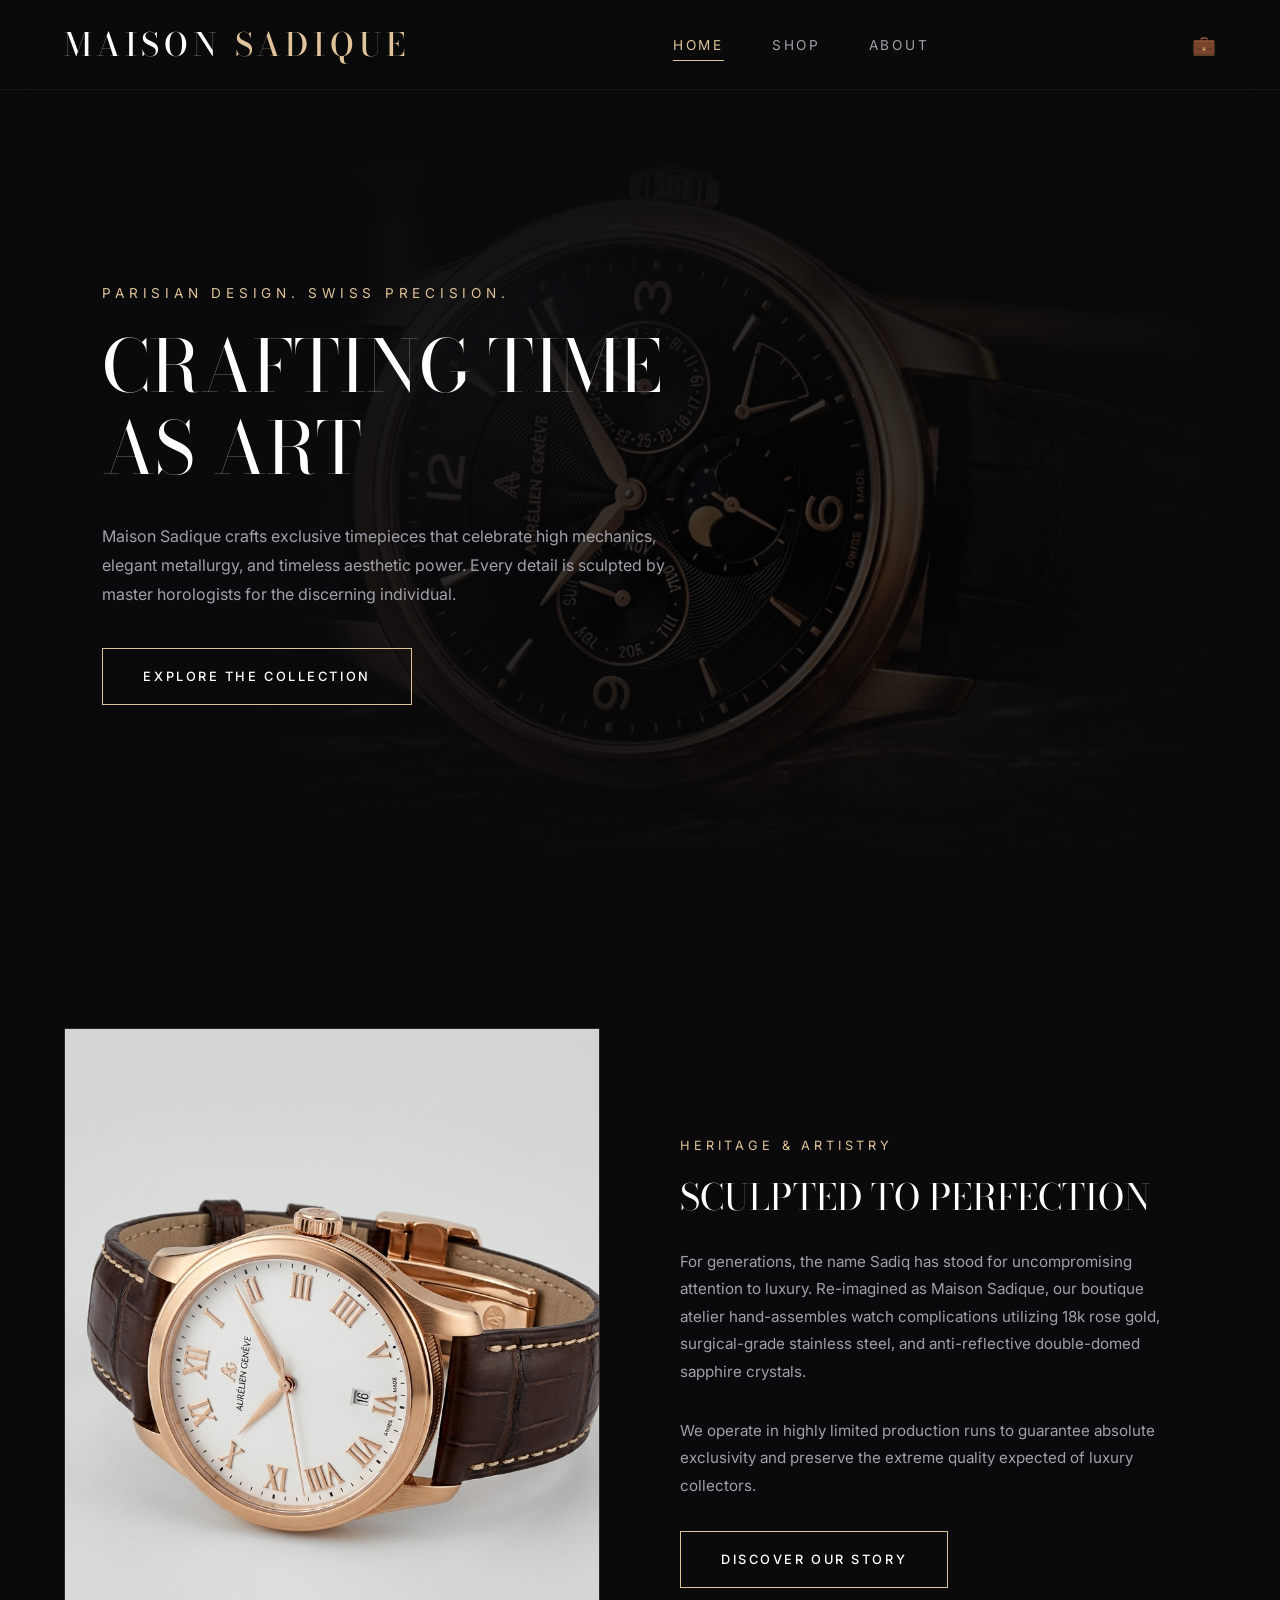
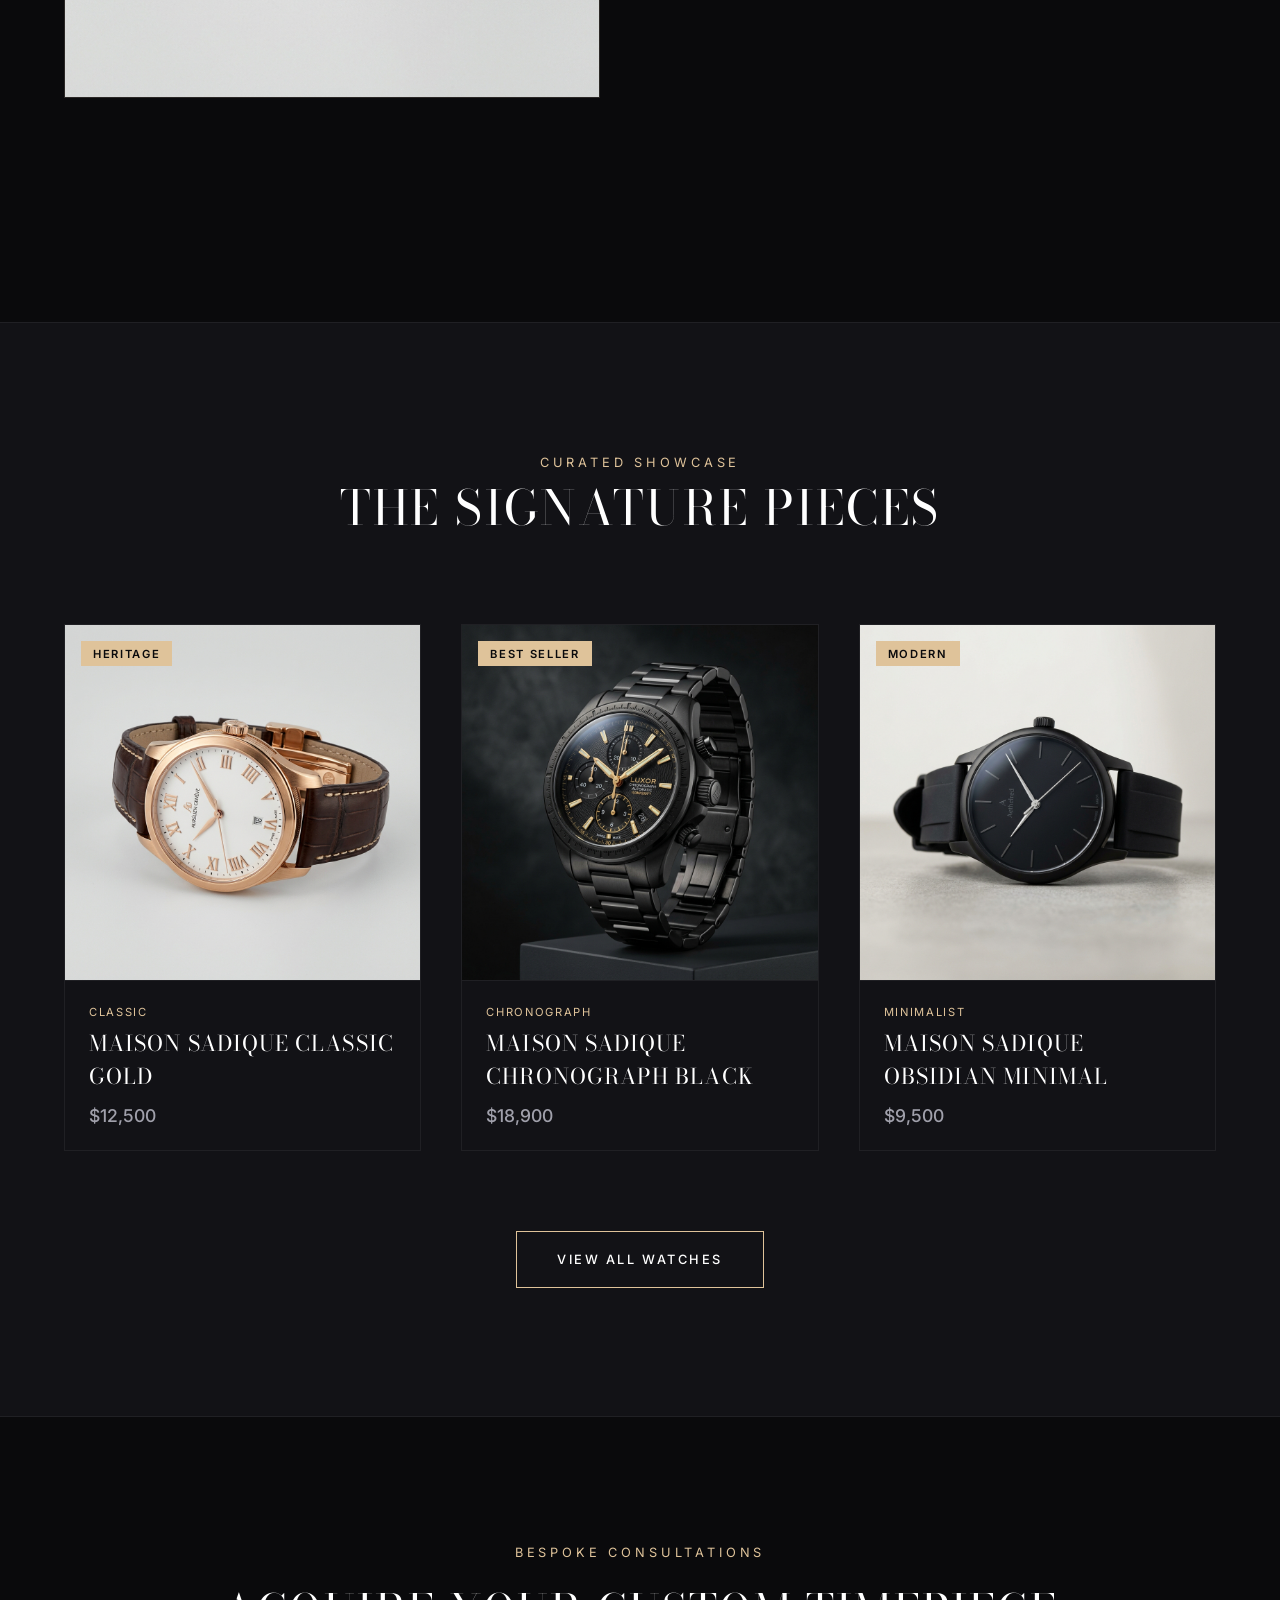
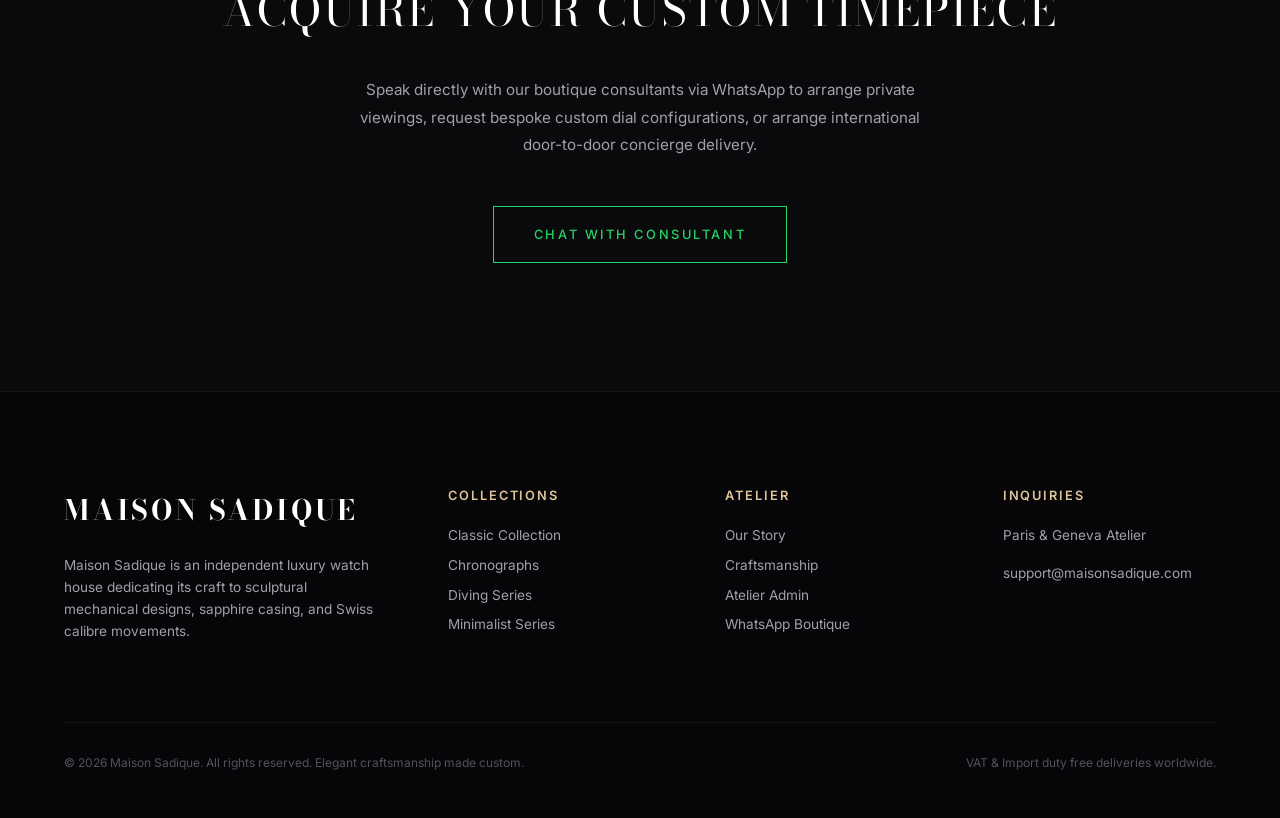
==== commit 10b37511: "fix: align settings localStorage keys & add admin link to footer" ====
--- a/index.html
+++ b/index.html
@@ -116,7 +116,7 @@
         <div class="footer-links">
           <a href="about.html">Our Story</a>
           <a href="about.html">Craftsmanship</a>
-          <a href="index.html">Press Room</a>
+          <a href="admin.html">Atelier Admin</a>
           <a href="https://wa.me/447123456789" target="_blank">WhatsApp Boutique</a>
         </div>
       </div>
--- a/styles.css
+++ b/styles.css
@@ -1537,3 +1537,483 @@
     gap: 1rem;
   }
 }
+
+/* ==========================================================================
+   ATELIER ADMIN DASHBOARD STYLES
+   ========================================================================= */
+
+.admin-body {
+  background-color: var(--bg-primary);
+  color: var(--text-primary);
+  font-family: var(--font-sans);
+}
+
+.admin-layout {
+  display: grid;
+  grid-template-columns: 260px 1fr;
+  min-height: 100vh;
+}
+
+.admin-sidebar {
+  background: #0d0d11;
+  border-right: 1px solid var(--border-color);
+  display: flex;
+  flex-direction: column;
+  position: sticky;
+  top: 0;
+  height: 100vh;
+}
+
+.admin-sidebar-header {
+  height: 90px;
+  display: flex;
+  align-items: center;
+  padding: 0 2rem;
+  border-bottom: 1px solid var(--border-color-muted);
+}
+
+.admin-sidebar-logo {
+  font-family: var(--font-serif);
+  font-size: 1.35rem;
+  font-weight: 500;
+  letter-spacing: 0.1em;
+  text-transform: uppercase;
+  color: var(--text-primary);
+}
+.admin-sidebar-logo span {
+  color: var(--accent-gold);
+}
+
+.admin-menu {
+  display: flex;
+  flex-direction: column;
+  gap: 0.5rem;
+  padding: 2rem 1rem;
+  flex: 1;
+}
+
+.admin-menu-item {
+  display: flex;
+  align-items: center;
+  gap: 1rem;
+  color: var(--text-secondary);
+  padding: 0.85rem 1.25rem;
+  font-size: 0.85rem;
+  font-weight: 500;
+  letter-spacing: 0.05em;
+  text-transform: uppercase;
+  border-radius: 4px;
+  transition: var(--transition-fast);
+  width: 100%;
+  text-align: left;
+}
+
+.admin-menu-item.active, .admin-menu-item:hover {
+  background: rgba(223, 195, 154, 0.08);
+  color: var(--accent-gold);
+}
+
+.admin-menu-footer {
+  padding: 2rem;
+  border-top: 1px solid var(--border-color-muted);
+}
+
+.btn-admin-logout {
+  font-size: 0.75rem;
+  text-transform: uppercase;
+  letter-spacing: 0.1em;
+  color: var(--text-tertiary);
+}
+.btn-admin-logout:hover {
+  color: #ef4444;
+}
+
+.admin-main {
+  padding: 3.5rem;
+  overflow-y: auto;
+}
+
+.admin-header {
+  display: flex;
+  justify-content: space-between;
+  align-items: center;
+  margin-bottom: 3.5rem;
+  border-bottom: 1px solid var(--border-color-muted);
+  padding-bottom: 1.5rem;
+}
+
+.admin-title-group h1 {
+  font-family: var(--font-serif);
+  font-size: 2.5rem;
+  font-weight: 300;
+  text-transform: uppercase;
+  margin-bottom: 0.5rem;
+}
+.admin-title-group p {
+  font-size: 0.85rem;
+  color: var(--text-secondary);
+}
+
+.btn-admin-action {
+  background: var(--accent-gold);
+  color: var(--bg-primary);
+  padding: 0.85rem 1.75rem;
+  font-size: 0.8rem;
+  font-weight: 600;
+  text-transform: uppercase;
+  letter-spacing: 0.15em;
+  border-radius: 4px;
+  transition: var(--transition-smooth);
+}
+.btn-admin-action:hover {
+  background: var(--accent-gold-hover);
+  box-shadow: 0 10px 20px rgba(0, 0, 0, 0.3);
+}
+
+/* Tabs */
+.admin-tab-content {
+  display: none;
+  animation: fadeInAdmin 0.4s cubic-bezier(0.16, 1, 0.3, 1);
+}
+.admin-tab-content.active {
+  display: block;
+}
+
+@keyframes fadeInAdmin {
+  from { opacity: 0; transform: translateY(10px); }
+  to { opacity: 1; transform: translateY(0); }
+}
+
+/* Analytics Cards */
+.analytics-grid {
+  display: grid;
+  grid-template-columns: repeat(4, 1fr);
+  gap: 1.5rem;
+  margin-bottom: 3.5rem;
+}
+
+.stat-card {
+  background: var(--bg-secondary);
+  border: 1px solid var(--border-color-muted);
+  padding: 2rem;
+  border-radius: 4px;
+  position: relative;
+  overflow: hidden;
+}
+.stat-card::after {
+  content: '';
+  position: absolute;
+  top: 0;
+  left: 0;
+  width: 4px;
+  height: 100%;
+  background: var(--border-color);
+}
+.stat-card.gold::after {
+  background: var(--accent-gold);
+}
+
+.stat-label {
+  font-size: 0.75rem;
+  text-transform: uppercase;
+  letter-spacing: 0.1em;
+  color: var(--text-secondary);
+}
+
+.stat-val {
+  font-family: var(--font-serif);
+  font-size: 2.25rem;
+  color: var(--text-primary);
+  margin-top: 0.5rem;
+  font-weight: 400;
+}
+.stat-card.gold .stat-val {
+  color: var(--accent-gold);
+}
+
+/* Simulated Chart */
+.chart-card {
+  background: var(--bg-secondary);
+  border: 1px solid var(--border-color-muted);
+  padding: 2.5rem;
+  margin-bottom: 3.5rem;
+  border-radius: 4px;
+}
+.chart-header {
+  display: flex;
+  justify-content: space-between;
+  align-items: center;
+  margin-bottom: 2rem;
+}
+.chart-title {
+  font-family: var(--font-serif);
+  font-size: 1.35rem;
+  text-transform: uppercase;
+}
+.chart-legend {
+  display: flex;
+  gap: 1.5rem;
+  font-size: 0.75rem;
+  color: var(--text-secondary);
+}
+.legend-item {
+  display: flex;
+  align-items: center;
+  gap: 0.5rem;
+}
+.legend-color {
+  width: 12px;
+  height: 12px;
+  background: var(--accent-gold);
+  border-radius: 2px;
+}
+
+.simulated-chart {
+  height: 250px;
+  display: flex;
+  align-items: flex-end;
+  justify-content: space-between;
+  padding-top: 2rem;
+  border-bottom: 1px solid var(--border-color-muted);
+  position: relative;
+}
+
+.chart-bar-container {
+  flex: 1;
+  display: flex;
+  flex-direction: column;
+  align-items: center;
+  gap: 0.75rem;
+  height: 100%;
+  justify-content: flex-end;
+}
+
+.chart-bar {
+  width: 32px;
+  background: linear-gradient(180deg, var(--accent-gold) 0%, rgba(223, 195, 154, 0.2) 100%);
+  border-radius: 4px 4px 0 0;
+  transition: height 1s ease-out;
+  position: relative;
+  min-height: 5px;
+}
+.chart-bar:hover {
+  background: var(--accent-gold-hover);
+}
+.chart-bar-val {
+  position: absolute;
+  top: -20px;
+  left: 50%;
+  transform: translateX(-50%);
+  font-size: 0.7rem;
+  color: var(--accent-gold);
+  font-weight: 600;
+  opacity: 0;
+  transition: var(--transition-fast);
+}
+.chart-bar:hover .chart-bar-val {
+  opacity: 1;
+}
+
+.chart-label {
+  font-size: 0.75rem;
+  color: var(--text-secondary);
+  text-transform: uppercase;
+}
+
+/* Admin CRUD Table */
+.table-responsive {
+  width: 100%;
+  overflow-x: auto;
+  margin-bottom: 2rem;
+}
+.admin-table {
+  width: 100%;
+  border-collapse: collapse;
+  background: var(--bg-secondary);
+  border: 1px solid var(--border-color-muted);
+  text-align: left;
+}
+
+.admin-table th {
+  background: #0d0d11;
+  border-bottom: 1px solid var(--border-color-muted);
+  padding: 1.25rem 1.5rem;
+  font-size: 0.75rem;
+  text-transform: uppercase;
+  letter-spacing: 0.1em;
+  color: var(--accent-gold);
+  font-weight: 600;
+}
+
+.admin-table td {
+  padding: 1.25rem 1.5rem;
+  border-bottom: 1px solid var(--border-color-muted);
+  font-size: 0.85rem;
+  color: var(--text-secondary);
+  vertical-align: middle;
+}
+
+.admin-table tr:hover td {
+  color: var(--text-primary);
+  background: rgba(255, 255, 255, 0.01);
+}
+
+.admin-table-img {
+  width: 50px;
+  height: 50px;
+  background: #15151b;
+  border: 1px solid var(--border-color-muted);
+  overflow: hidden;
+}
+.admin-table-img img {
+  width: 100%;
+  height: 100%;
+  object-fit: cover;
+}
+
+.badge-status {
+  display: inline-flex;
+  padding: 0.35rem 0.75rem;
+  font-size: 0.7rem;
+  font-weight: 600;
+  text-transform: uppercase;
+  letter-spacing: 0.08em;
+  border-radius: 100px;
+}
+.badge-status.pending { background: rgba(223, 195, 154, 0.15); color: var(--accent-gold); }
+.badge-status.contacted { background: rgba(59, 130, 246, 0.15); color: #3b82f6; }
+.badge-status.completed { background: rgba(34, 197, 94, 0.15); color: #22c55e; }
+.badge-status.cancelled { background: rgba(239, 68, 68, 0.15); color: #ef4444; }
+
+.admin-actions-cell {
+  display: flex;
+  gap: 1rem;
+}
+.btn-table-action {
+  font-size: 0.75rem;
+  font-weight: 600;
+  text-transform: uppercase;
+  letter-spacing: 0.1em;
+  transition: var(--transition-fast);
+}
+.btn-table-action.edit { color: var(--accent-gold); }
+.btn-table-action.edit:hover { color: var(--accent-gold-hover); }
+.btn-table-action.delete { color: var(--text-tertiary); }
+.btn-table-action.delete:hover { color: #ef4444; }
+
+/* Modal overlay */
+.modal-overlay {
+  position: fixed;
+  top: 0;
+  left: 0;
+  width: 100%;
+  height: 100vh;
+  background: rgba(0, 0, 0, 0.85);
+  backdrop-filter: blur(10px);
+  -webkit-backdrop-filter: blur(10px);
+  z-index: 1000;
+  display: flex;
+  align-items: center;
+  justify-content: center;
+  opacity: 0;
+  visibility: hidden;
+  transition: var(--transition-smooth);
+}
+.modal-overlay.active {
+  opacity: 1;
+  visibility: visible;
+}
+
+.modal-container {
+  background: var(--bg-secondary);
+  border: 1px solid var(--border-color);
+  width: 600px;
+  max-width: 90%;
+  max-height: 90vh;
+  overflow-y: auto;
+  padding: 3rem;
+  position: relative;
+  box-shadow: var(--shadow-premium);
+  transform: translateY(30px);
+  transition: var(--transition-smooth);
+}
+.modal-overlay.active .modal-container {
+  transform: translateY(0);
+}
+
+.modal-close {
+  position: absolute;
+  top: 1.5rem;
+  right: 1.5rem;
+  font-size: 1.5rem;
+  color: var(--text-tertiary);
+  transition: var(--transition-fast);
+}
+.modal-close:hover {
+  color: var(--accent-gold);
+}
+
+.modal-title {
+  font-family: var(--font-serif);
+  font-size: 1.75rem;
+  text-transform: uppercase;
+  margin-bottom: 2rem;
+  border-bottom: 1px solid var(--border-color-muted);
+  padding-bottom: 1rem;
+}
+
+.admin-form-row {
+  display: grid;
+  grid-template-columns: 1fr 1fr;
+  gap: 1.25rem;
+}
+
+/* Settings styling */
+.settings-container {
+  max-width: 650px;
+  background: var(--bg-secondary);
+  border: 1px solid var(--border-color-muted);
+  padding: 3rem;
+  border-radius: 4px;
+}
+
+/* Responsive Admin */
+@media (max-width: 1024px) {
+  .admin-layout {
+    grid-template-columns: 1fr;
+  }
+  .admin-sidebar {
+    height: auto;
+    position: relative;
+  }
+  .admin-sidebar-header {
+    border-bottom: none;
+  }
+  .admin-menu {
+    flex-direction: row;
+    flex-wrap: wrap;
+    padding: 1rem;
+    gap: 0.5rem;
+    border-bottom: 1px solid var(--border-color-muted);
+  }
+  .admin-menu-item {
+    width: auto;
+  }
+  .admin-menu-footer {
+    display: none;
+  }
+  .analytics-grid {
+    grid-template-columns: 1fr 1fr;
+  }
+  .admin-main {
+    padding: 2rem 1.5rem;
+  }
+}
+@media (max-width: 640px) {
+  .analytics-grid {
+    grid-template-columns: 1fr;
+  }
+  .admin-form-row {
+    grid-template-columns: 1fr;
+  }
+}
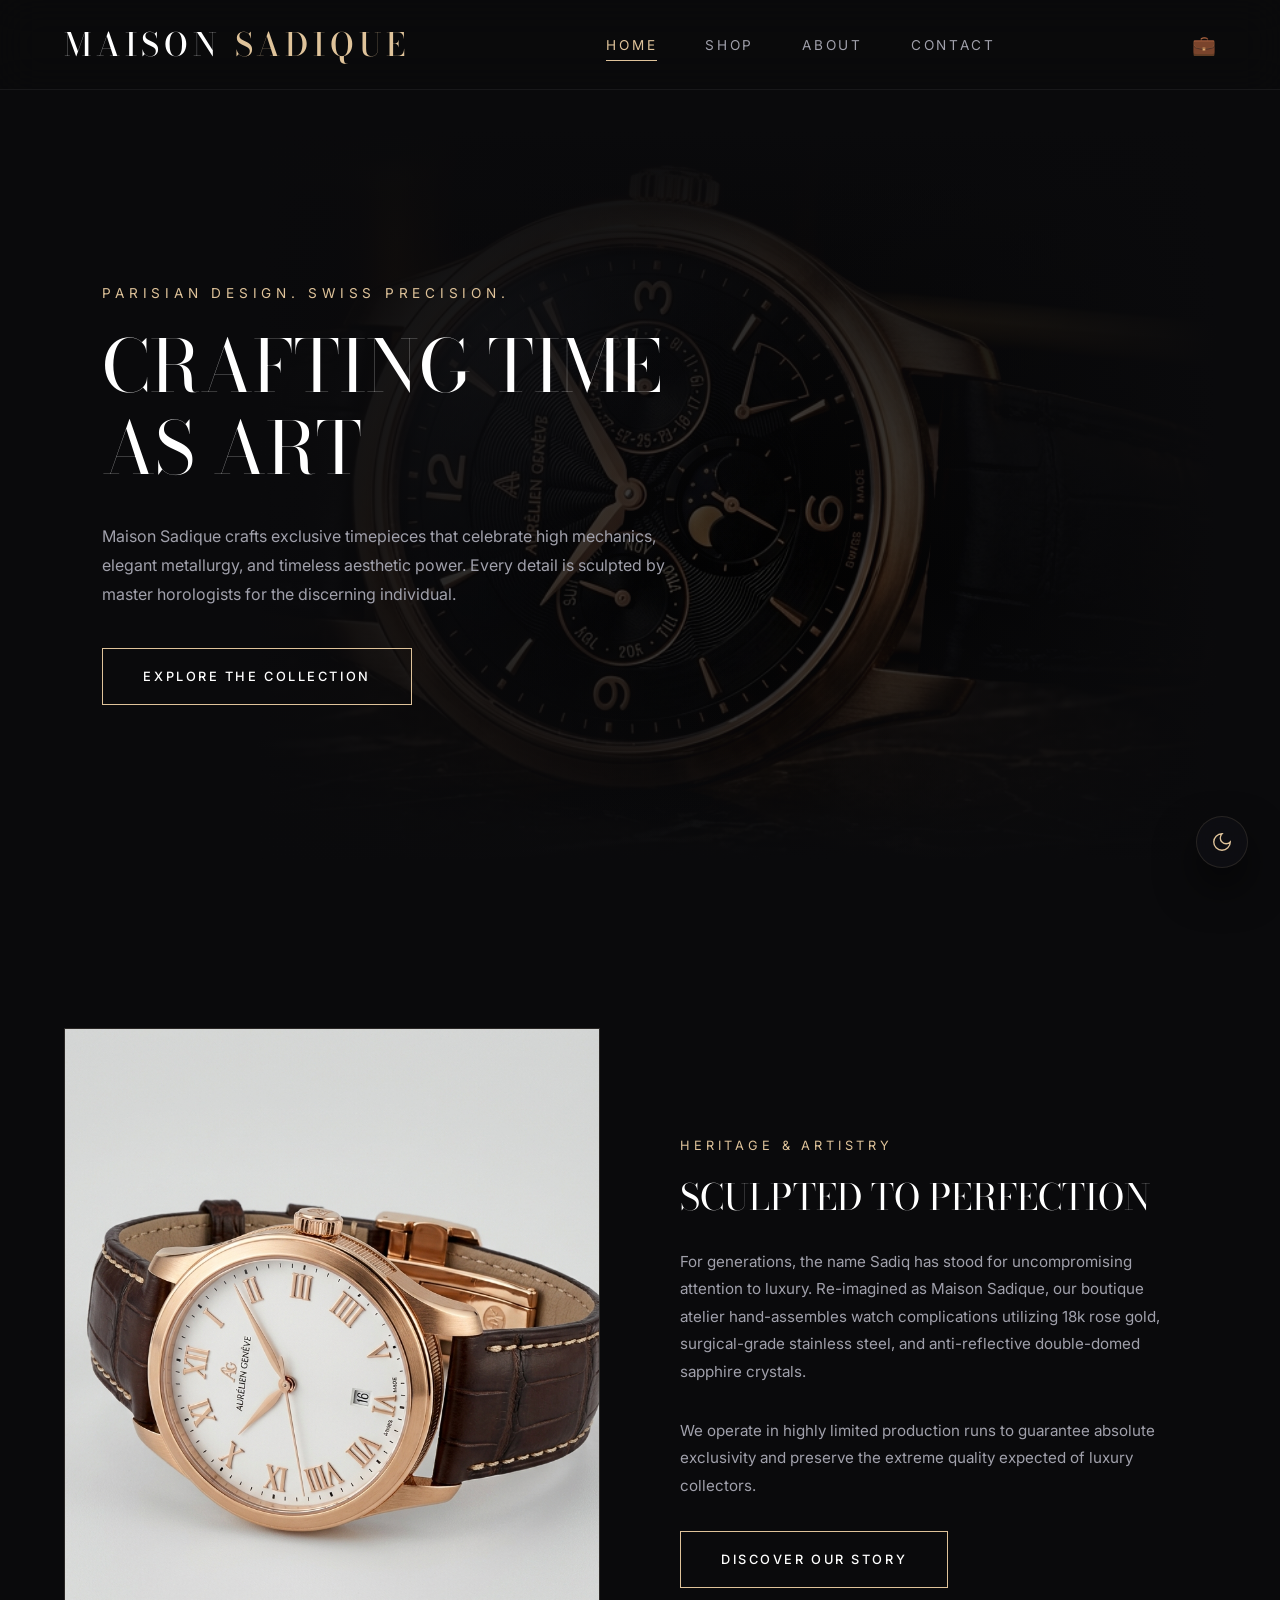
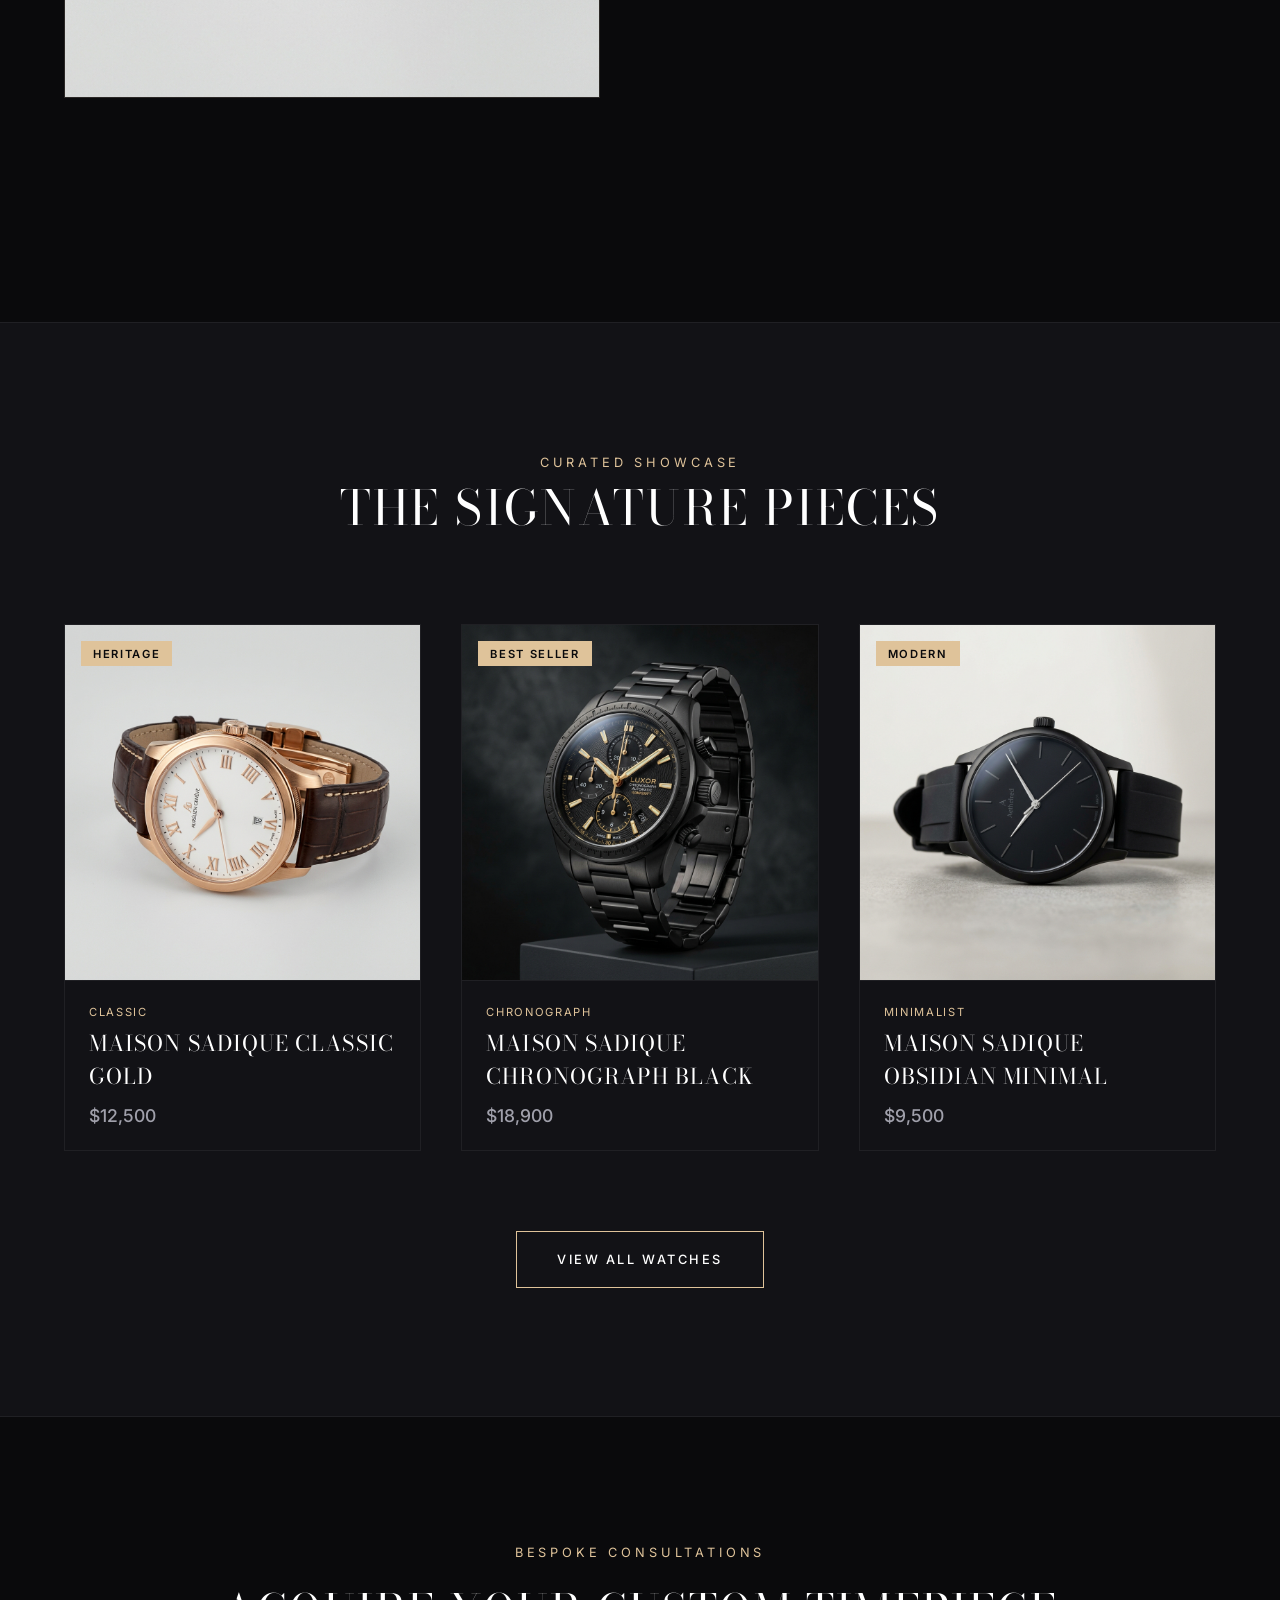
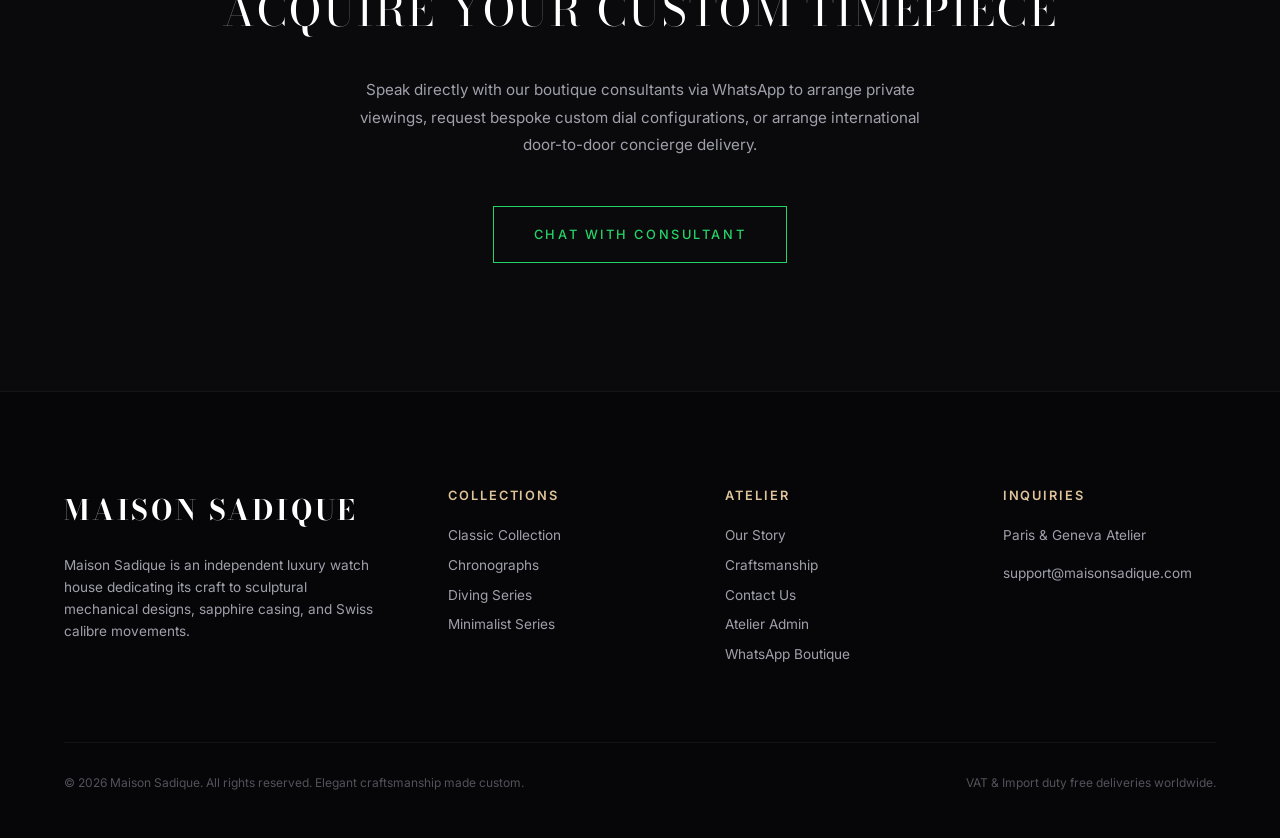
==== commit e8c8bc40: "update" ====
--- a/index.html
+++ b/index.html
@@ -16,6 +16,7 @@
       <a href="index.html" class="active">Home</a>
       <a href="shop.html">Shop</a>
       <a href="about.html">About</a>
+      <a href="contact.html">Contact</a>
     </nav>
     <div class="nav-actions">
       <a href="cart.html" class="cart-icon" aria-label="View Shopping Cart">
@@ -116,6 +117,7 @@
         <div class="footer-links">
           <a href="about.html">Our Story</a>
           <a href="about.html">Craftsmanship</a>
+          <a href="contact.html">Contact Us</a>
           <a href="admin.html">Atelier Admin</a>
           <a href="https://wa.me/447123456789" target="_blank">WhatsApp Boutique</a>
         </div>
--- a/styles.css
+++ b/styles.css
@@ -2017,3 +2017,231 @@
     grid-template-columns: 1fr;
   }
 }
+
+/* ==========================================================================
+   LIGHT THEME OVERRIDES
+   ========================================================================= */
+:root.light-theme {
+  --bg-primary: #fbfaf7;         /* Warm Ivory/Alabaster */
+  --bg-secondary: #f4f1ea;       /* Fine Warm Parchment */
+  --bg-tertiary: #e9e5db;        /* Linen Grey */
+  
+  --text-primary: #0a0a0d;       /* Dark Obsidian */
+  --text-secondary: #4a4a52;     /* Muted Charcoal */
+  --text-tertiary: #7d7d8a;      /* Soft Slate */
+  
+  --accent-gold: #9d7d54;        /* Darker gold for contrast on light background */
+  --accent-gold-hover: #bda07b;  /* Hover gold */
+  --accent-gold-muted: rgba(157, 125, 84, 0.15);
+  
+  --border-color: rgba(157, 125, 84, 0.18);
+  --border-color-muted: rgba(0, 0, 0, 0.08);
+  --shadow-premium: 0 20px 40px rgba(0, 0, 0, 0.08);
+}
+
+/* Light Theme tweaks for specific elements */
+:root.light-theme .glass-form-card,
+:root.light-theme .checkout-form-panel {
+  background: rgba(255, 255, 255, 0.6) !important;
+  box-shadow: 0 30px 60px rgba(0, 0, 0, 0.05) !important;
+}
+
+:root.light-theme header.shrink {
+  background: rgba(251, 250, 247, 0.95);
+}
+
+:root.light-theme .mobile-menu-overlay {
+  background: rgba(251, 250, 247, 0.98);
+}
+
+/* ==========================================================================
+   FLOATING THEME SWITCHER
+   ========================================================================= */
+.theme-switcher-btn {
+  position: fixed;
+  bottom: 2rem;
+  right: 2rem;
+  width: 52px;
+  height: 52px;
+  background: rgba(15, 15, 20, 0.75);
+  backdrop-filter: blur(12px);
+  -webkit-backdrop-filter: blur(12px);
+  border: 1px solid var(--border-color);
+  border-radius: 50%;
+  z-index: 1000;
+  display: flex;
+  align-items: center;
+  justify-content: center;
+  cursor: pointer;
+  box-shadow: var(--shadow-premium);
+  transition: var(--transition-smooth);
+}
+.theme-switcher-btn:hover {
+  transform: scale(1.1);
+  border-color: var(--accent-gold);
+  box-shadow: 0 10px 25px rgba(223, 195, 154, 0.2);
+}
+.theme-switcher-btn svg {
+  width: 22px;
+  height: 22px;
+  fill: none;
+  stroke: var(--accent-gold);
+  stroke-width: 1.5;
+  transition: transform 0.5s ease;
+}
+.theme-switcher-btn:active svg {
+  transform: rotate(45deg);
+}
+
+:root.light-theme .theme-switcher-btn {
+  background: rgba(255, 255, 255, 0.85);
+  box-shadow: 0 10px 30px rgba(0,0,0,0.08);
+}
+
+/* Hide/show icons based on theme */
+.theme-switcher-btn .sun-icon { display: none; }
+.theme-switcher-btn .moon-icon { display: block; }
+
+:root.light-theme .theme-switcher-btn .sun-icon { display: block; }
+:root.light-theme .theme-switcher-btn .moon-icon { display: none; }
+
+/* ==========================================================================
+   CONTACT US PAGE STYLING
+   ========================================================================= */
+.contact-section {
+  padding: 5rem 2rem;
+  max-width: var(--max-width);
+  margin: 0 auto;
+}
+
+.contact-grid {
+  display: grid;
+  grid-template-columns: 1fr 1.1fr;
+  gap: 4rem;
+  align-items: start;
+}
+
+.contact-details {
+  display: flex;
+  flex-direction: column;
+  gap: 1.75rem;
+  margin: 2rem 0;
+}
+
+.detail-item {
+  display: flex;
+  flex-direction: column;
+  gap: 0.5rem;
+}
+
+.detail-label {
+  font-size: 0.65rem;
+  text-transform: uppercase;
+  letter-spacing: 0.15em;
+  color: var(--accent-gold);
+  font-weight: 600;
+}
+
+.detail-val {
+  font-family: var(--font-serif);
+  font-size: 1.5rem;
+  color: var(--text-primary);
+  transition: var(--transition-fast);
+}
+.detail-val:hover {
+  color: var(--accent-gold);
+}
+
+.detail-val-text {
+  font-size: 0.9rem;
+  color: var(--text-secondary);
+  line-height: 1.6;
+}
+
+.glass-form-card {
+  background: rgba(18, 18, 22, 0.6);
+  border: 1px solid var(--border-color);
+  backdrop-filter: blur(12px);
+  -webkit-backdrop-filter: blur(12px);
+  padding: 3rem;
+  border-radius: 12px;
+  box-shadow: var(--shadow-premium);
+}
+
+.form-card-title {
+  font-family: var(--font-serif);
+  font-size: 1.75rem;
+  text-transform: uppercase;
+  letter-spacing: 0.05em;
+  color: var(--text-primary);
+  font-weight: 400;
+  margin-bottom: 0.5rem;
+}
+
+.form-card-subtitle {
+  font-size: 0.82rem;
+  color: var(--text-secondary);
+  line-height: 1.6;
+  margin-bottom: 2rem;
+}
+
+.btn-premium-solid {
+  display: inline-flex;
+  align-items: center;
+  justify-content: center;
+  padding: 1.25rem 2.5rem;
+  background: var(--accent-gold);
+  border: 1px solid var(--accent-gold);
+  color: var(--bg-primary);
+  font-size: 0.8rem;
+  text-transform: uppercase;
+  letter-spacing: 0.2em;
+  font-weight: 600;
+  transition: var(--transition-smooth);
+  cursor: pointer;
+}
+.btn-premium-solid:hover {
+  background: transparent;
+  color: var(--text-primary);
+  box-shadow: 0 10px 20px rgba(223, 195, 154, 0.1);
+}
+
+.form-select {
+  width: 100%;
+  background: rgba(255, 255, 255, 0.03);
+  border: 1px solid var(--border-color);
+  color: var(--text-primary);
+  padding: 1rem;
+  font-family: inherit;
+  font-size: 0.88rem;
+  outline: none;
+  transition: var(--transition-fast);
+  appearance: none;
+  background-image: url("data:image/svg+xml,%3Csvg xmlns='http://www.w3.org/2000/svg' viewBox='0 0 24 24' fill='none' stroke='%23dfc39a' stroke-width='1.5'%3E%3Cpolyline points='6 9 12 15 18 9'%3E%3C/polyline%3E%3C/svg%3E");
+  background-repeat: no-repeat;
+  background-position: right 1rem center;
+  background-size: 1.25rem;
+  border-radius: 4px;
+}
+.form-select:focus {
+  border-color: var(--accent-gold);
+  background-color: rgba(255, 255, 255, 0.05);
+}
+
+.form-select option {
+  background: var(--bg-secondary);
+  color: var(--text-primary);
+}
+
+@media (max-width: 900px) {
+  .contact-grid {
+    grid-template-columns: 1fr;
+    gap: 3.5rem;
+  }
+  .contact-section {
+    padding: 3rem 1.5rem;
+  }
+  .glass-form-card {
+    padding: 2rem;
+  }
+}
